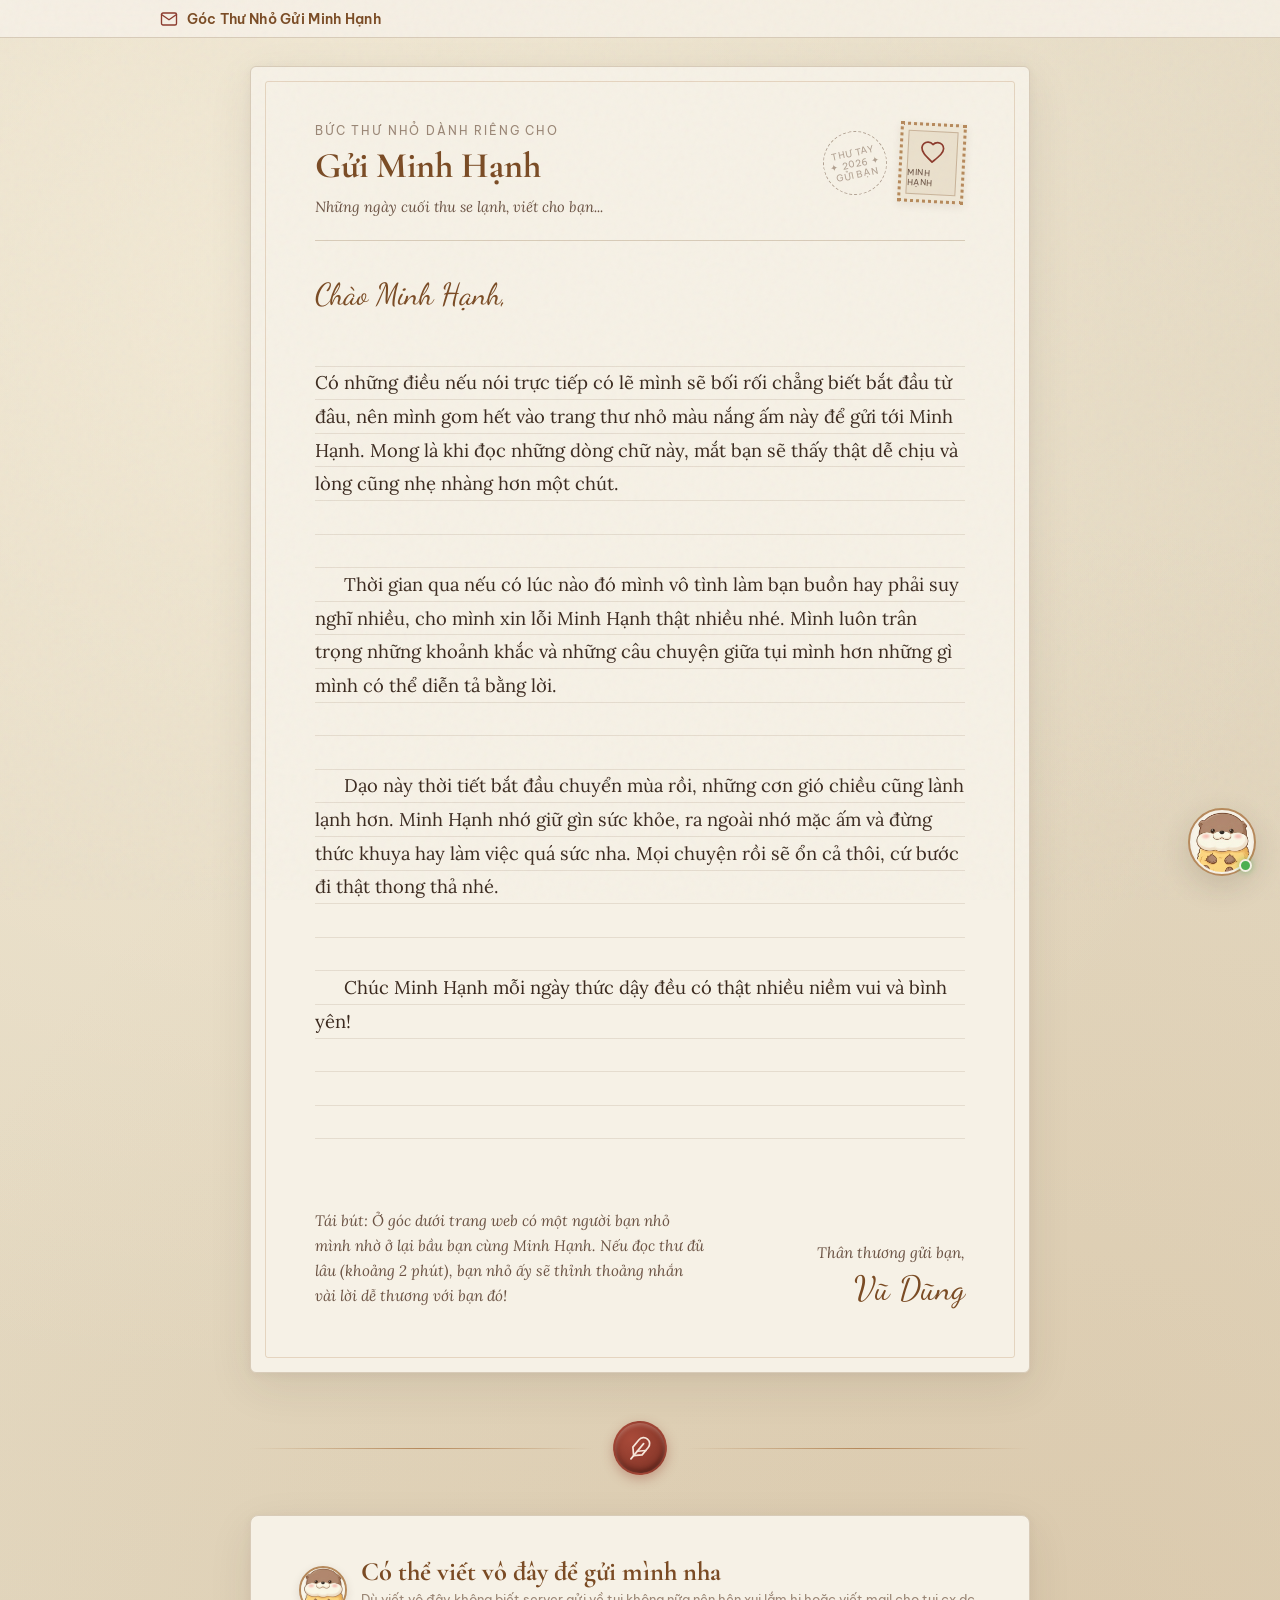
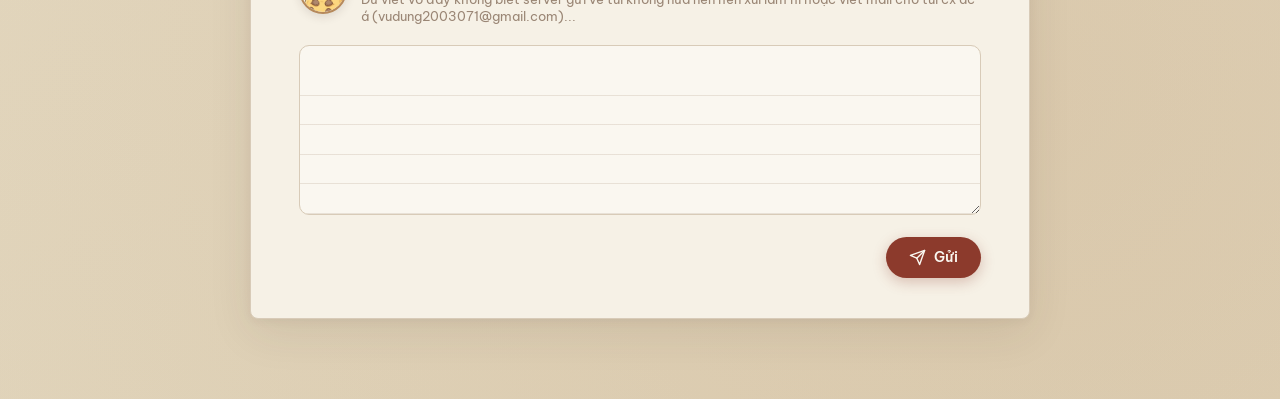
==== index.html @ ae7833de "Cau hinh GitHub Pages, che do viet thu tren link va thong bao tin nhan ve email" ====
<!DOCTYPE html>
<html lang="vi">
<head>
  <meta charset="UTF-8" />
  <meta name="viewport" content="width=device-width, initial-scale=1.0" />
  <title>Thư Gửi Minh Hạnh 💌</title>

  <!-- Google Fonts hỗ trợ đầy đủ Tiếng Việt, tối ưu cho việc đọc thư và sách -->
  <link rel="preconnect" href="https://fonts.googleapis.com">
  <link rel="preconnect" href="https://fonts.gstatic.com" crossorigin>
  <link href="https://fonts.googleapis.com/css2?family=Be+Vietnam+Pro:ital,wght@0,400;0,500;0,600;1,400&family=Cormorant+Garamond:ital,wght@0,600;0,700;1,600&family=Dancing+Script:wght@600;700&family=Lora:ital,wght@0,400;0,500;0,600;1,400&family=Merriweather:ital,wght@0,300;0,400;1,300&family=Patrick+Hand&display=swap" rel="stylesheet">

  <link rel="stylesheet" href="styles.css" />
  <style id="embeddedStyles">
/* ==========================================================================
   THƯ GỬI MINH HẠNH — Vintage Warm Sepia Reading & Letter Stationery Theme
   Bảng màu được nghiên cứu theo tiêu chuẩn Reading Mode (Kindle Sepia / Slowly)
   giúp mắt dễ chịu tối đa khi đọc và viết thư lâu.
   ========================================================================== */

:root {
  /* Warm Sepia & Cream Paper Palette (Chống mỏi mắt, dịu nhẹ) */
  --bg-ambient: #E8DEC8;          /* Nền ngoài: Vàng nâu nhạt ấm áp */
  --bg-ambient-grad: #DFD2B8;     /* Độ chuyển sắc viền ngoài */
  --paper-bg: #F6F1E6;            /* Nền trang giấy chính: Kem ngà ấm */
  --paper-card: #EFE7D6;          /* Nền thẻ phụ / khung hồi âm */
  --paper-elevated: #FAF7F0;      /* Bề mặt nổi nhẹ */
  --ink-primary: #3B2A1F;         /* Màu mực chính: Nâu đen cổ điển (dịu hơn đen thuần) */
  --ink-secondary: #6B5344;       /* Màu mực phụ: Nâu trầm ấm */
  --ink-muted: #9A8675;           /* Chữ chú thích / thời gian */
  --sepia-accent: #7A4B24;        /* Điểm nhấn tiêu đề: Nâu Sepia cổ điển */
  --sepia-gold: #B6895B;          /* Viền trang trí vàng đồng nhạt */
  --wax-seal: #8C3A2C;            /* Đỏ nâu con dấu sáp niêm phong */
  --wax-seal-hover: #732D21;
  --line-rule: rgba(138, 110, 83, 0.16); /* Dòng kẻ giấy viết thư */
  --border-soft: #D8CBB8;         /* Viền mảnh trang giấy */
  --shadow-paper: 0 14px 45px rgba(59, 42, 31, 0.09), 0 2px 10px rgba(59, 42, 31, 0.05);
  --shadow-float: 0 10px 30px rgba(59, 42, 31, 0.16);

  /* Typography */
  --font-body: 'Lora', Georgia, serif;
  --font-heading: 'Cormorant Garamond', 'Playfair Display', Georgia, serif;
  --font-ui: 'Be Vietnam Pro', -apple-system, BlinkMacSystemFont, sans-serif;
  --font-script: 'Dancing Script', cursive;

  --letter-font-size: 1.15rem;
  --letter-line-height: 2.1rem;
}

/* Chế độ Giấy Sepia Đậm (Cổ điển sâu lắng) */
body[data-theme="deep-sepia"] {
  --bg-ambient: #DEC9A8;
  --bg-ambient-grad: #D1B892;
  --paper-bg: #EFE2C9;
  --paper-card: #E5D4B5;
  --paper-elevated: #F5EAD6;
  --ink-primary: #332215;
  --ink-secondary: #5E432E;
  --ink-muted: #8C7057;
  --sepia-accent: #683B16;
  --border-soft: #CBB696;
  --line-rule: rgba(115, 84, 54, 0.18);
}

/* Chế độ Ban Đêm Ấm (Night Sepia - đọc buổi tối tắt đèn) */
body[data-theme="night-warm"] {
  --bg-ambient: #18120E;
  --bg-ambient-grad: #120D0A;
  --paper-bg: #231B15;
  --paper-card: #2C221B;
  --paper-elevated: #332820;
  --ink-primary: #E2D4C0;
  --ink-secondary: #B8A58E;
  --ink-muted: #85735F;
  --sepia-accent: #D6A26F;
  --sepia-gold: #9E7348;
  --wax-seal: #B55343;
  --wax-seal-hover: #C96352;
  --border-soft: #3D3026;
  --line-rule: rgba(214, 162, 111, 0.12);
  --shadow-paper: 0 16px 50px rgba(0, 0, 0, 0.45);
  --shadow-float: 0 12px 32px rgba(0, 0, 0, 0.55);
}

/* Tuỳ chọn Font chữ cho bức thư */
body[data-font="lora"] {
  --font-body: 'Lora', Georgia, serif;
}
body[data-font="merriweather"] {
  --font-body: 'Merriweather', Georgia, serif;
}
body[data-font="bevietnam"] {
  --font-body: 'Be Vietnam Pro', sans-serif;
}
body[data-font="handwriting"] {
  --font-body: 'Patrick Hand', cursive;
  --letter-font-size: 1.32rem;
}

* {
  box-sizing: border-box;
  margin: 0;
  padding: 0;
}

html {
  scroll-behavior: smooth;
}

body {
  background-color: var(--bg-ambient);
  background-image:
    radial-gradient(circle at 20% 15%, rgba(255, 248, 231, 0.45) 0%, transparent 55%),
    radial-gradient(circle at 80% 85%, rgba(182, 137, 91, 0.15) 0%, transparent 60%),
    linear-gradient(160deg, var(--bg-ambient) 0%, var(--bg-ambient-grad) 100%);
  color: var(--ink-primary);
  font-family: var(--font-body);
  min-height: 100vh;
  transition: background-color 0.4s ease, color 0.4s ease;
  overflow-x: hidden;
  position: relative;
}

/* Lớp vân giấy mịn (Paper Grain Texture) giúp dịu mắt như giấy thật */
.paper-grain-overlay {
  position: fixed;
  inset: 0;
  pointer-events: none;
  z-index: 999;
  opacity: 0.035;
  background-image: url("data:image/svg+xml,%3Csvg viewBox='0 0 200 200' xmlns='http://www.w3.org/2000/svg'%3E%3Cfilter id='noiseFilter'%3E%3CfeTurbulence type='fractalNoise' baseFrequency='0.8' numOctaves='3' stitchTiles='stitch'/%3E%3C/filter%3E%3Crect width='100%25' height='100%25' filter='url(%23noiseFilter)'/%3E%3C/svg%3E");
}

/* ==========================================================================
   THANH CÔNG CỤ ĐỌC & VIẾT THƯ (Reading & Writing Comfort Bar)
   ========================================================================== */
.top-comfort-bar {
  position: sticky;
  top: 0;
  z-index: 100;
  background: rgba(246, 241, 230, 0.88);
  backdrop-filter: blur(12px);
  -webkit-backdrop-filter: blur(12px);
  border-bottom: 1px solid var(--border-soft);
  padding: 0.6rem 1.25rem;
  font-family: var(--font-ui);
  transition: all 0.3s ease;
}

body[data-theme="night-warm"] .top-comfort-bar {
  background: rgba(35, 27, 21, 0.88);
}

.comfort-bar-inner {
  max-width: 960px;
  margin: 0 auto;
  display: flex;
  align-items: center;
  justify-content: space-between;
  flex-wrap: wrap;
  gap: 0.75rem;
}

.brand-badge {
  display: flex;
  align-items: center;
  gap: 0.55rem;
  font-size: 0.88rem;
  font-weight: 600;
  color: var(--sepia-accent);
  letter-spacing: 0.02em;
}

.brand-badge svg {
  width: 18px;
  height: 18px;
  color: var(--wax-seal);
}

.comfort-controls {
  display: flex;
  align-items: center;
  flex-wrap: wrap;
  gap: 0.5rem;
}

.control-group {
  display: inline-flex;
  align-items: center;
  background: var(--paper-card);
  border: 1px solid var(--border-soft);
  border-radius: 999px;
  padding: 0.2rem 0.35rem;
  gap: 0.2rem;
}

.control-btn {
  background: transparent;
  border: none;
  color: var(--ink-secondary);
  font-family: var(--font-ui);
  font-size: 0.78rem;
  font-weight: 500;
  padding: 0.3rem 0.65rem;
  border-radius: 999px;
  cursor: pointer;
  transition: all 0.2s ease;
  display: inline-flex;
  align-items: center;
  gap: 0.3rem;
}

.control-btn:hover {
  color: var(--ink-primary);
  background: rgba(122, 75, 36, 0.08);
}

.control-btn.active {
  background: var(--sepia-accent);
  color: #FAF7F0;
  box-shadow: 0 2px 6px rgba(122, 75, 36, 0.25);
}

.theme-dot {
  width: 14px;
  height: 14px;
  border-radius: 50%;
  border: 1.5px solid rgba(59, 42, 31, 0.3);
  display: inline-block;
}
.theme-dot.cream { background: #F6F1E6; }
.theme-dot.sepia { background: #E5D1B0; }
.theme-dot.night { background: #261D16; border-color: #9E7348; }

.font-select {
  background: transparent;
  border: none;
  color: var(--ink-secondary);
  font-family: var(--font-ui);
  font-size: 0.78rem;
  font-weight: 500;
  padding: 0.25rem 0.5rem;
  cursor: pointer;
  outline: none;
}

body[data-theme="night-warm"] .font-select option {
  background: #231B15;
  color: #E2D4C0;
}

/* Thanh công cụ dành cho người viết thư (Writer Toolbar) */
.writer-action-bar {
  max-width: 820px;
  margin: 1.25rem auto 0;
  padding: 0 1.25rem;
  font-family: var(--font-ui);
}

.writer-banner {
  background: var(--paper-elevated);
  border: 1px dashed var(--sepia-gold);
  border-radius: 14px;
  padding: 0.85rem 1.15rem;
  display: flex;
  align-items: center;
  justify-content: space-between;
  flex-wrap: wrap;
  gap: 0.75rem;
  box-shadow: 0 4px 15px rgba(59, 42, 31, 0.04);
}

.writer-status {
  display: flex;
  align-items: center;
  gap: 0.6rem;
  font-size: 0.84rem;
  color: var(--ink-secondary);
}

.status-pill {
  background: rgba(140, 58, 44, 0.12);
  color: var(--wax-seal);
  font-weight: 600;
  padding: 0.22rem 0.65rem;
  border-radius: 999px;
  font-size: 0.76rem;
}

.writer-buttons {
  display: flex;
  align-items: center;
  flex-wrap: wrap;
  gap: 0.5rem;
}

.btn-action {
  font-family: var(--font-ui);
  font-size: 0.8rem;
  font-weight: 500;
  padding: 0.45rem 0.9rem;
  border-radius: 8px;
  border: 1px solid var(--border-soft);
  background: var(--paper-bg);
  color: var(--ink-primary);
  cursor: pointer;
  display: inline-flex;
  align-items: center;
  gap: 0.4rem;
  transition: all 0.2s ease;
}

.btn-action:hover {
  border-color: var(--sepia-gold);
  background: var(--paper-card);
  transform: translateY(-1px);
}

.btn-action.primary {
  background: var(--wax-seal);
  color: #FAF7F0;
  border-color: var(--wax-seal);
}

.btn-action.primary:hover {
  background: var(--wax-seal-hover);
}

/* Chế độ chỉ đọc (Khi khóa thư hoặc xuất cho Minh Hạnh) */
body.read-only-mode .writer-only {
  display: none !important;
}

/* ==========================================================================
   KHUNG TRANG GIẤY VIẾT THƯ CHÍNH (Main Letter Stationery Container)
   ========================================================================== */
.main-wrapper {
  max-width: 820px;
  margin: 1.75rem auto 5rem;
  padding: 0 1.25rem;
}

.letter-stationery {
  background-color: var(--paper-bg);
  border: 1px solid var(--border-soft);
  border-radius: 6px;
  box-shadow: var(--shadow-paper);
  padding: 3.5rem 4rem 4rem;
  position: relative;
  transition: background-color 0.4s ease, border-color 0.4s ease, box-shadow 0.4s ease;
}

/* Viền đôi cổ điển bên trong trang thư */
.letter-stationery::before {
  content: "";
  position: absolute;
  inset: 14px;
  border: 1px solid rgba(182, 137, 91, 0.28);
  pointer-events: none;
  border-radius: 3px;
}

/* Con dấu bưu điện & Hoa khô trang trí góc thư */
.postal-header {
  display: flex;
  justify-content: space-between;
  align-items: flex-start;
  margin-bottom: 2.2rem;
  padding-bottom: 1.5rem;
  border-bottom: 1px solid var(--border-soft);
  position: relative;
}

.recipient-badge {
  display: flex;
  flex-direction: column;
  gap: 0.35rem;
}

.postal-label {
  font-family: var(--font-ui);
  font-size: 0.72rem;
  text-transform: uppercase;
  letter-spacing: 0.16em;
  color: var(--ink-muted);
}

.letter-main-title {
  font-family: var(--font-heading);
  font-size: 2.25rem;
  font-weight: 700;
  color: var(--sepia-accent);
  line-height: 1.2;
  outline: none;
}

.letter-date-place {
  font-family: var(--font-body);
  font-style: italic;
  font-size: 0.92rem;
  color: var(--ink-secondary);
  margin-top: 0.25rem;
  outline: none;
}

/* Tem thư cổ điển góc phải */
.vintage-stamp-box {
  display: flex;
  align-items: center;
  gap: 0.75rem;
  user-select: none;
}

.postmark-circle {
  width: 64px;
  height: 64px;
  border: 1.5px dashed var(--ink-muted);
  border-radius: 50%;
  display: flex;
  flex-direction: column;
  align-items: center;
  justify-content: center;
  font-family: var(--font-ui);
  font-size: 0.58rem;
  color: var(--ink-muted);
  text-transform: uppercase;
  letter-spacing: 0.08em;
  transform: rotate(-12deg);
  opacity: 0.75;
}

.stamp-frame {
  width: 66px;
  height: 80px;
  background: var(--paper-card);
  border: 3px dotted var(--sepia-gold);
  padding: 5px;
  display: flex;
  flex-direction: column;
  align-items: center;
  justify-content: center;
  box-shadow: 0 3px 8px rgba(59, 42, 31, 0.08);
  transform: rotate(3deg);
}

.stamp-inner {
  width: 100%;
  height: 100%;
  border: 1px solid rgba(122, 75, 36, 0.3);
  display: flex;
  flex-direction: column;
  align-items: center;
  justify-content: center;
  background: rgba(182, 137, 91, 0.08);
  color: var(--wax-seal);
}

.stamp-inner span {
  font-family: var(--font-ui);
  font-size: 0.52rem;
  letter-spacing: 0.06em;
  margin-top: 3px;
  color: var(--ink-secondary);
}

/* Lời chào đầu thư */
.letter-salutation {
  font-family: var(--font-script);
  font-size: 1.9rem;
  color: var(--sepia-accent);
  margin-bottom: 1.25rem;
  outline: none;
}

/* Phần thân bức thư (Có dòng kẻ trang giấy viết thư tùy chọn) */
.letter-body-container {
  position: relative;
  min-height: 340px;
}

.letter-body-container.lined-paper {
  background-image: repeating-linear-gradient(
    to bottom,
    transparent 0px,
    transparent calc(var(--letter-line-height) - 1px),
    var(--line-rule) calc(var(--letter-line-height) - 1px),
    var(--line-rule) var(--letter-line-height)
  );
  background-attachment: local;
}

.letter-content {
  font-family: var(--font-body);
  font-size: var(--letter-font-size);
  line-height: var(--letter-line-height);
  color: var(--ink-primary);
  outline: none;
  white-space: pre-wrap;
  word-break: break-word;
}

.letter-content p {
  margin-bottom: var(--letter-line-height);
  text-indent: 1.8rem;
}

.letter-content p:first-child {
  text-indent: 0;
}

/* Hiệu ứng khi đang ở chế độ chỉnh sửa thư */
body:not(.read-only-mode) [contenteditable="true"] {
  border-radius: 6px;
  transition: background-color 0.2s ease, box-shadow 0.2s ease;
}

body:not(.read-only-mode) [contenteditable="true"]:hover {
  background-color: rgba(182, 137, 91, 0.06);
}

body:not(.read-only-mode) [contenteditable="true"]:focus {
  background-color: rgba(182, 137, 91, 0.09);
  box-shadow: 0 0 0 2px rgba(182, 137, 91, 0.28);
}

/* Chữ ký & Con dấu sáp cuối thư */
.letter-footer {
  margin-top: 2.8rem;
  padding-top: 1.5rem;
  display: flex;
  justify-content: space-between;
  align-items: flex-end;
  flex-wrap: wrap;
  gap: 1.5rem;
}

.letter-postscript {
  max-width: 60%;
  font-size: 0.95rem;
  font-style: italic;
  color: var(--ink-secondary);
  line-height: 1.65;
  outline: none;
}

.letter-signature-block {
  text-align: right;
  margin-left: auto;
}

.signature-closing {
  font-size: 0.95rem;
  font-style: italic;
  color: var(--ink-secondary);
  margin-bottom: 0.4rem;
  outline: none;
}

.signature-name {
  font-family: var(--font-script);
  font-size: 2.1rem;
  color: var(--sepia-accent);
  outline: none;
}

/* Con dấu sáp trang trí giữa trang thư và phần hồi âm */
.wax-seal-divider {
  display: flex;
  align-items: center;
  justify-content: center;
  margin: 3rem 0 2.5rem;
  gap: 1.2rem;
}

.divider-line {
  flex: 1;
  height: 1px;
  background: linear-gradient(90deg, transparent, var(--sepia-gold), transparent);
}

.wax-seal-emblem {
  width: 54px;
  height: 54px;
  border-radius: 50%;
  background: radial-gradient(circle at 35% 30%, #A84A39, var(--wax-seal) 65%, #5C2218 100%);
  box-shadow:
    0 4px 12px rgba(140, 58, 44, 0.35),
    inset 0 2px 4px rgba(255, 210, 195, 0.35),
    inset 0 -3px 6px rgba(45, 14, 9, 0.5);
  display: flex;
  align-items: center;
  justify-content: center;
  color: #F6E6D9;
  border: 2px solid rgba(168, 74, 57, 0.6);
  transform: rotate(-5deg);
}

/* ==========================================================================
   PHẦN HỒI ÂM: "Nếu muốn nói gì với mình thì nói vô đây nha"
   Con trỏ gõ đến đâu -> Avatar của Bot hiện ra và đi theo đến đó!
   ========================================================================== */
.reply-section {
  background-color: var(--paper-bg);
  border: 1px solid var(--border-soft);
  border-radius: 8px;
  padding: 2.5rem 3rem;
  box-shadow: var(--shadow-paper);
  position: relative;
}

.reply-header {
  display: flex;
  align-items: center;
  gap: 0.85rem;
  margin-bottom: 1.25rem;
}

.reply-header-icon {
  width: 48px;
  height: 48px;
  border-radius: 50%;
  background: var(--paper-card);
  border: 2px solid var(--sepia-gold);
  display: flex;
  align-items: center;
  justify-content: center;
  flex-shrink: 0;
  overflow: hidden;
  box-shadow: 0 3px 10px rgba(59, 42, 31, 0.12);
}

.bot-chibi-img {
  width: 100%;
  height: 100%;
  object-fit: cover;
  border-radius: 50%;
  display: block;
  user-select: none;
  -webkit-user-drag: none;
}

.reply-title {
  font-family: var(--font-heading);
  font-size: 1.65rem;
  font-weight: 700;
  color: var(--sepia-accent);
}

.reply-subtitle {
  font-family: var(--font-ui);
  font-size: 0.84rem;
  color: var(--ink-muted);
  margin-top: 0.15rem;
}

/* Khung bọc Textarea có Caret Tracker (Bot Avatar chạy theo con trỏ) */
.caret-tracker-wrapper {
  position: relative;
  margin-top: 1rem;
}

.reply-textarea {
  width: 100%;
  min-height: 170px;
  padding: 1.25rem 1.35rem;
  font-family: var(--font-body);
  font-size: 1.08rem;
  line-height: 1.85rem;
  color: var(--ink-primary);
  background-color: var(--paper-elevated);
  border: 1.5px solid var(--border-soft);
  border-radius: 10px;
  resize: vertical;
  outline: none;
  transition: border-color 0.25s ease, box-shadow 0.25s ease;
  background-image: repeating-linear-gradient(
    to bottom,
    transparent 0px,
    transparent calc(1.85rem - 1px),
    var(--line-rule) calc(1.85rem - 1px),
    var(--line-rule) 1.85rem
  );
  background-attachment: local;
  background-position: 0 1.25rem;
}

.reply-textarea::placeholder {
  color: var(--ink-muted);
  font-style: italic;
}

.reply-textarea:focus {
  border-color: var(--sepia-gold);
  box-shadow: 0 0 0 3px rgba(182, 137, 91, 0.18);
}

/* Mirror Div ẩn dùng để tính chính xác tọa độ (X, Y) của con trỏ đang gõ */
.textarea-caret-mirror {
  position: absolute;
  top: 0;
  left: 0;
  max-height: 100%;
  overflow: hidden;
  visibility: hidden;
  pointer-events: none;
  white-space: pre-wrap;
  word-wrap: break-word;
  overflow-wrap: break-word;
  padding: 1.25rem 1.35rem;
  font-family: var(--font-body);
  font-size: 1.08rem;
  line-height: 1.85rem;
  border: 1.5px solid transparent;
}

/* Avatar con Bot chạy theo con trỏ chữ (Caret-Following Bot Avatar) */
.caret-bot-avatar {
  position: absolute;
  top: 0;
  left: 0;
  width: 46px;
  height: 46px;
  pointer-events: none;
  z-index: 25;
  opacity: 0;
  transform: translate(6px, -36px) scale(0.75);
  transition:
    top 0.08s cubic-bezier(0.22, 1, 0.36, 1),
    left 0.08s cubic-bezier(0.22, 1, 0.36, 1),
    opacity 0.22s ease,
    transform 0.22s cubic-bezier(0.34, 1.56, 0.64, 1);
  filter: drop-shadow(0 5px 10px rgba(59, 42, 31, 0.24));
}

.caret-bot-avatar.active {
  opacity: 1;
  transform: translate(4px, -38px) scale(1);
}

.caret-bot-avatar.typing-pulse .caret-bot-inner {
  animation: caretBotBob 0.36s ease infinite alternate;
}

.caret-bot-inner {
  width: 100%;
  height: 100%;
  border-radius: 50%;
  background: var(--paper-bg);
  border: 2.5px solid var(--sepia-gold);
  display: flex;
  align-items: center;
  justify-content: center;
  position: relative;
}

/* Đuôi trỏ nhỏ dưới avatar chỉ vào đúng vị trí con trỏ đang gõ */
.caret-bot-inner::after {
  content: "";
  position: absolute;
  bottom: -6px;
  left: 6px;
  width: 8px;
  height: 8px;
  background: var(--paper-bg);
  border-right: 2px solid var(--sepia-gold);
  border-bottom: 2px solid var(--sepia-gold);
  transform: rotate(45deg);
}

.caret-bot-status-dot {
  position: absolute;
  top: -2px;
  right: -2px;
  width: 10px;
  height: 10px;
  border-radius: 50%;
  background: #D96B52;
  border: 1.5px solid var(--paper-bg);
}

@keyframes caretBotBob {
  0% { transform: translateY(0px) rotate(-3deg); }
  100% { transform: translateY(-4px) rotate(4deg); }
}

/* Thông tin phụ & nút gửi email */
.reply-meta-row {
  display: flex;
  align-items: center;
  justify-content: space-between;
  flex-wrap: wrap;
  gap: 1rem;
  margin-top: 1.15rem;
  font-family: var(--font-ui);
}

.sender-name-input {
  padding: 0.6rem 0.95rem;
  border-radius: 8px;
  border: 1px solid var(--border-soft);
  background: var(--paper-elevated);
  color: var(--ink-primary);
  font-family: var(--font-ui);
  font-size: 0.86rem;
  outline: none;
  min-width: 240px;
  transition: border-color 0.2s ease;
}

.sender-name-input:focus {
  border-color: var(--sepia-gold);
}

.reply-submit-group {
  display: flex;
  align-items: center;
  flex-wrap: wrap;
  gap: 0.65rem;
}

.btn-send-email {
  background: var(--wax-seal);
  color: #FAF7F0;
  border: none;
  padding: 0.72rem 1.45rem;
  border-radius: 999px;
  font-family: var(--font-ui);
  font-size: 0.9rem;
  font-weight: 600;
  cursor: pointer;
  display: inline-flex;
  align-items: center;
  gap: 0.5rem;
  box-shadow: 0 4px 14px rgba(140, 58, 44, 0.28);
  transition: all 0.25s ease;
}

.btn-send-email:hover:not(:disabled) {
  background: var(--wax-seal-hover);
  transform: translateY(-1px);
  box-shadow: 0 6px 18px rgba(140, 58, 44, 0.36);
}

.btn-send-email:disabled {
  opacity: 0.65;
  cursor: wait;
}

.btn-mailto-fallback {
  background: transparent;
  color: var(--ink-secondary);
  border: 1px solid var(--border-soft);
  padding: 0.68rem 1.1rem;
  border-radius: 999px;
  font-family: var(--font-ui);
  font-size: 0.82rem;
  font-weight: 500;
  cursor: pointer;
  display: inline-flex;
  align-items: center;
  gap: 0.4rem;
  transition: all 0.2s ease;
  text-decoration: none;
}

.btn-mailto-fallback:hover {
  background: var(--paper-card);
  color: var(--ink-primary);
  border-color: var(--sepia-gold);
}

.email-feedback-box {
  margin-top: 1rem;
  padding: 0.85rem 1.1rem;
  border-radius: 8px;
  font-family: var(--font-ui);
  font-size: 0.86rem;
  line-height: 1.5;
  display: none;
}

.email-feedback-box.success {
  display: block;
  background: rgba(74, 124, 89, 0.12);
  border: 1px solid rgba(74, 124, 89, 0.35);
  color: #2E5A3B;
}

body[data-theme="night-warm"] .email-feedback-box.success {
  color: #98D4A9;
}

.email-feedback-box.info {
  display: block;
  background: rgba(182, 137, 91, 0.15);
  border: 1px solid var(--sepia-gold);
  color: var(--ink-primary);
}

/* ==========================================================================
   CON BOT ĐỒNG HÀNH GÓC TRANG WEB (Companion Message Bot)
   - 2 phút đầu vào web: Im lặng (không hiện tin nhắn)
   - Sau 2 phút: Random 1 trong 4 câu, hiện 30s -> ẩn 15s -> lặp lại
   ========================================================================== */
.companion-bot-widget {
  position: fixed;
  bottom: 24px;
  right: 24px;
  z-index: 200;
  display: flex;
  flex-direction: column;
  align-items: flex-end;
  gap: 10px;
  pointer-events: none;
}

/* Bong bóng tin nhắn của Bot */
.bot-message-bubble {
  pointer-events: auto;
  max-width: 290px;
  background: var(--paper-elevated);
  border: 1.5px solid var(--sepia-gold);
  border-radius: 18px 18px 4px 18px;
  padding: 0.9rem 1.1rem 1rem;
  box-shadow: var(--shadow-float);
  font-family: var(--font-ui);
  color: var(--ink-primary);
  position: relative;
  opacity: 0;
  visibility: hidden;
  transform: translateY(14px) scale(0.92);
  transform-origin: bottom right;
  transition:
    opacity 0.45s cubic-bezier(0.22, 1, 0.36, 1),
    transform 0.45s cubic-bezier(0.34, 1.56, 0.64, 1),
    visibility 0.45s;
}

.bot-message-bubble.visible {
  opacity: 1;
  visibility: visible;
  transform: translateY(0) scale(1);
}

.bot-bubble-header {
  display: flex;
  align-items: center;
  justify-content: space-between;
  gap: 0.5rem;
  margin-bottom: 0.35rem;
}

.bot-sender-tag {
  font-size: 0.7rem;
  font-weight: 600;
  color: var(--sepia-accent);
  display: inline-flex;
  align-items: center;
  gap: 0.3rem;
}

.bot-sender-dot {
  width: 6px;
  height: 6px;
  border-radius: 50%;
  background: #5B8C5A;
  display: inline-block;
}

.bot-message-text {
  font-family: var(--font-body);
  font-size: 0.98rem;
  line-height: 1.5;
  color: var(--ink-primary);
  font-weight: 500;
}

/* Thanh thời gian mảnh 30s dưới đáy tin nhắn */
.bot-timer-bar {
  position: absolute;
  bottom: 0;
  left: 12px;
  right: 4px;
  height: 2.5px;
  background: rgba(182, 137, 91, 0.18);
  border-radius: 2px;
  overflow: hidden;
}

.bot-timer-fill {
  height: 100%;
  width: 100%;
  background: var(--sepia-gold);
  transform-origin: left center;
}

.bot-message-bubble.visible .bot-timer-fill {
  animation: botCountdown30s 30s linear forwards;
}

@keyframes botCountdown30s {
  from { transform: scaleX(1); }
  to { transform: scaleX(0); }
}

/* Nút Avatar tròn của Bot ở góc phải dưới */
.bot-avatar-dock {
  pointer-events: auto;
  cursor: pointer;
  width: 68px;
  height: 68px;
  padding: 2px;
  border-radius: 50%;
  background: var(--paper-bg);
  border: 2.5px solid var(--sepia-gold);
  box-shadow: var(--shadow-float);
  display: flex;
  align-items: center;
  justify-content: center;
  position: relative;
  transition: transform 0.3s ease, border-color 0.3s ease;
}

.bot-avatar-dock:hover {
  transform: scale(1.05);
}

.bot-avatar-dock.speaking {
  border-color: var(--wax-seal);
  animation: botGentleFloat 2.8s ease-in-out infinite;
}

@keyframes botGentleFloat {
  0%, 100% { transform: translateY(0); }
  50% { transform: translateY(-5px); }
}

/* Chấm trạng thái trên Avatar Bot (luôn xanh hoạt động) */
.bot-presence-badge {
  position: absolute;
  bottom: 2px;
  right: 2px;
  width: 13px;
  height: 13px;
  border-radius: 50%;
  background: #4CAF50;
  border: 2px solid var(--paper-bg);
  box-shadow: 0 0 6px rgba(76, 175, 80, 0.6);
  transition: background-color 0.3s ease;
}

.bot-avatar-dock.speaking .bot-presence-badge {
  background: #4CAF50;
}

/* ==========================================================================
   BẢNG QUẢN LÝ & VIẾT THƯ TRÊN LINK DÀNH CHO VŨ DŨNG (Ẩn mặc định với Minh Hạnh)
   Mở bằng link ?viet=1 hoặc ?hopthu=1 hoặc bấm 3 lần vào con tem góc phải thư
   ========================================================================== */
.author-admin-panel {
  max-width: 820px;
  margin: 1.25rem auto 0;
  padding: 0 1.25rem;
  font-family: var(--font-ui);
  display: none;
}

body:not(.read-only-mode) .author-admin-panel,
body.show-admin-panel .author-admin-panel {
  display: block;
}

.author-card {
  background: var(--paper-elevated);
  border: 1.5px dashed var(--sepia-gold);
  border-radius: 14px;
  padding: 1.15rem 1.35rem;
  box-shadow: 0 6px 20px rgba(59, 42, 31, 0.07);
}

.author-card-header {
  display: flex;
  align-items: center;
  justify-content: space-between;
  flex-wrap: wrap;
  gap: 0.75rem;
  margin-bottom: 0.85rem;
}

.author-card-title {
  display: flex;
  align-items: center;
  gap: 0.55rem;
  font-size: 0.92rem;
  font-weight: 600;
  color: var(--sepia-accent);
}

.author-help-text {
  font-size: 0.82rem;
  color: var(--ink-secondary);
  line-height: 1.55;
  margin-bottom: 0.9rem;
}

.author-actions-row {
  display: flex;
  align-items: center;
  flex-wrap: wrap;
  gap: 0.55rem;
}

.author-toast {
  margin-top: 0.75rem;
  padding: 0.65rem 0.95rem;
  border-radius: 8px;
  font-size: 0.82rem;
  background: rgba(74, 124, 89, 0.14);
  border: 1px solid rgba(74, 124, 89, 0.35);
  color: #2E5A3B;
  display: none;
}

.author-inbox-box {
  margin-top: 1rem;
  padding-top: 0.9rem;
  border-top: 1px solid var(--border-soft);
}

.author-inbox-header {
  display: flex;
  align-items: center;
  justify-content: space-between;
  flex-wrap: wrap;
  gap: 0.5rem;
  margin-bottom: 0.6rem;
}

.author-inbox-title {
  font-size: 0.85rem;
  font-weight: 600;
  color: var(--ink-primary);
}

.author-inbox-list {
  display: flex;
  flex-direction: column;
  gap: 0.55rem;
  max-height: 260px;
  overflow-y: auto;
}

.inbox-msg-item {
  background: var(--paper-bg);
  border: 1px solid var(--border-soft);
  border-radius: 8px;
  padding: 0.65rem 0.9rem;
  font-size: 0.84rem;
}

.inbox-msg-meta {
  font-size: 0.74rem;
  color: var(--ink-muted);
  margin-bottom: 0.25rem;
  display: flex;
  justify-content: space-between;
}

.inbox-msg-body {
  color: var(--ink-primary);
  white-space: pre-wrap;
  word-break: break-word;
  font-family: var(--font-body);
  font-size: 0.95rem;
}

/* ==========================================================================
   RESPONSIVE CHO ĐIỆN THOẠI & TABLET
   ========================================================================== */
@media (max-width: 768px) {
  .letter-stationery {
    padding: 2.2rem 1.5rem 2.5rem;
  }

  .letter-stationery::before {
    inset: 8px;
  }

  .postal-header {
    flex-direction: column-reverse;
    gap: 1rem;
  }

  .vintage-stamp-box {
    align-self: flex-end;
  }

  .letter-main-title {
    font-size: 1.75rem;
  }

  .letter-postscript {
    max-width: 100%;
  }

  .reply-section {
    padding: 1.75rem 1.35rem;
  }

  .companion-bot-widget {
    bottom: 16px;
    right: 16px;
  }

  .bot-message-bubble {
    max-width: 250px;
  }
}

  </style>
</head>
<body data-theme="warm-cream" data-font="lora" class="read-only-mode">
  <!-- Lớp phủ vân giấy mịn tạo cảm giác trang giấy thật, chống chói mắt -->
  <div class="paper-grain-overlay" aria-hidden="true"></div>

  <!-- ========================================================================
       THANH TIÊU ĐỀ TRANG THƯ (Chỉ giữ lại tiêu đề Góc Thư Nhỏ Gửi Minh Hạnh)
       ======================================================================== -->
  <header class="top-comfort-bar">
    <div class="comfort-bar-inner">
      <div class="brand-badge">
        <svg viewBox="0 0 24 24" fill="none" stroke="currentColor" stroke-width="1.8" stroke-linecap="round" stroke-linejoin="round">
          <path d="M4 4h16c1.1 0 2 .9 2 2v12c0 1.1-.9 2-2 2H4c-1.1 0-2-.9-2-2V6c0-1.1.9-2 2-2z"></path>
          <polyline points="22,6 12,13 2,6"></polyline>
        </svg>
        <span>Góc Thư Nhỏ Gửi Minh Hạnh</span>
      </div>
    </div>
  </header>

  <!-- ========================================================================
       BẢNG QUẢN LÝ & VIẾT THƯ TRÊN LINK (Chỉ hiện khi Vũ Dũng mở ?viet=1 hoặc ?hopthu=1)
       Hoàn toàn ẩn khi Minh Hạnh mở link bình thường
       ======================================================================== -->
  <section class="author-admin-panel" id="authorAdminPanel" aria-label="Bảng viết thư và nhận thông báo">
    <div class="author-card">
      <div class="author-card-header">
        <div class="author-card-title">
          <span class="status-pill" id="saveStatusBadge">✍️ Chế độ Viết Thư & Quản Lý (Dành riêng cho Vũ Dũng)</span>
        </div>
        <button type="button" class="btn-action" id="btnLockView" title="Ẩn thanh công cụ để xem đúng giao diện Minh Hạnh nhìn thấy">
          👁️ Xem như Minh Hạnh
        </button>
      </div>

      <p class="author-help-text" id="letterStatsText">
        Bạn có thể bấm trực tiếp vào tiêu đề hoặc nội dung bức thư bên dưới để viết/chỉnh sửa ngay trên link này, sau đó bấm <strong>"Lưu Thư Lên Link & Copy Link"</strong> để cập nhật cho Minh Hạnh.
      </p>

      <div class="author-actions-row">
        <button type="button" class="btn-action primary" id="btnSaveCloudLetter">
          💾 Lưu Thư Lên Link &amp; Copy Link Gửi Minh Hạnh
        </button>
        <button type="button" class="btn-action" id="btnEnablePushNotify">
          🔔 Bật Chuông Thông Báo Trực Tiếp
        </button>
        <button type="button" class="btn-action" id="btnTestEmailAlert">
          📧 Gửi Thử Thông Báo Về Email (vudung2003071@gmail.com)
        </button>
      </div>

      <div class="author-toast" id="authorToast"></div>

      <!-- Hộp thư hiển thị ngay mọi lời nhắn Minh Hạnh gửi trên web -->
      <div class="author-inbox-box">
        <div class="author-inbox-header">
          <span class="author-inbox-title">📬 Hộp thư lời nhắn Minh Hạnh đã gửi trên link này:</span>
          <button type="button" class="btn-action" id="btnRefreshInbox" style="padding: 0.25rem 0.65rem; font-size: 0.75rem;">
            🔄 Làm mới
          </button>
        </div>
        <div class="author-inbox-list" id="authorInboxList">
          <div class="inbox-msg-item">
            <div class="inbox-msg-meta">Đang kiểm tra hộp thư...</div>
          </div>
        </div>
      </div>
    </div>
  </section>

  <!-- ========================================================================
       TRANG GIẤY ĐỌC THƯ CHÍNH (Đã khóa chỉnh sửa, cố định Kem ấm & Font Lora)
       ======================================================================== -->
  <main class="main-wrapper">
    <article class="letter-stationery" aria-label="Bức thư gửi Minh Hạnh">
      <!-- Đầu thư: Tiêu đề, Ngày tháng & Tem thư cổ điển -->
      <header class="postal-header">
        <div class="recipient-badge">
          <span class="postal-label">Bức thư nhỏ dành riêng cho</span>
          <h1 class="letter-main-title" id="letterTitle" contenteditable="false" spellcheck="false">
            Gửi Minh Hạnh
          </h1>
          <div class="letter-date-place" id="letterDate" contenteditable="false" spellcheck="false">
            Những ngày cuối thu se lạnh, viết cho bạn...
          </div>
        </div>

        <div class="vintage-stamp-box" id="vintageStampBox" aria-hidden="true">
          <div class="postmark-circle">
            <span>THƯ TAY</span>
            <span>✦ 2026 ✦</span>
            <span>GỬI BẠN</span>
          </div>
          <div class="stamp-frame">
            <div class="stamp-inner">
              <svg width="26" height="26" viewBox="0 0 24 24" fill="none" stroke="currentColor" stroke-width="1.6" stroke-linecap="round" stroke-linejoin="round">
                <path d="M12 21.35l-1.45-1.32C5.4 15.36 2 12.28 2 8.5 2 5.42 4.42 3 7.5 3c1.74 0 3.41.81 4.5 2.09C13.09 3.81 14.76 3 16.5 3 19.58 3 22 5.42 22 8.5c0 3.78-3.4 6.86-8.55 11.54L12 21.35z"/>
              </svg>
              <span>MINH HẠNH</span>
            </div>
          </div>
        </div>
      </header>

      <!-- Lời chào mở đầu -->
      <div class="letter-salutation" id="letterSalutation" contenteditable="false" spellcheck="false">
        Chào Minh Hạnh,
      </div>

      <!-- Nội dung chính của bức thư -->
      <div class="letter-body-container lined-paper" id="letterBodyContainer">
        <div class="letter-content" id="letterBody" contenteditable="false" spellcheck="false">
<p>Có những điều nếu nói trực tiếp có lẽ mình sẽ bối rối chẳng biết bắt đầu từ đâu, nên mình gom hết vào trang thư nhỏ màu nắng ấm này để gửi tới Minh Hạnh. Mong là khi đọc những dòng chữ này, mắt bạn sẽ thấy thật dễ chịu và lòng cũng nhẹ nhàng hơn một chút.</p>
<p>Thời gian qua nếu có lúc nào đó mình vô tình làm bạn buồn hay phải suy nghĩ nhiều, cho mình xin lỗi Minh Hạnh thật nhiều nhé. Mình luôn trân trọng những khoảnh khắc và những câu chuyện giữa tụi mình hơn những gì mình có thể diễn tả bằng lời.</p>
<p>Dạo này thời tiết bắt đầu chuyển mùa rồi, những cơn gió chiều cũng lành lạnh hơn. Minh Hạnh nhớ giữ gìn sức khỏe, ra ngoài nhớ mặc ấm và đừng thức khuya hay làm việc quá sức nha. Mọi chuyện rồi sẽ ổn cả thôi, cứ bước đi thật thong thả nhé.</p>
<p>Chúc Minh Hạnh mỗi ngày thức dậy đều có thật nhiều niềm vui và bình yên!</p>
        </div>
      </div>

      <!-- Cuối thư: Tái bút & Chữ ký -->
      <footer class="letter-footer">
        <div class="letter-postscript" id="letterPostscript" contenteditable="false" spellcheck="false">
          Tái bút: Ở góc dưới trang web có một người bạn nhỏ mình nhờ ở lại bầu bạn cùng Minh Hạnh. Nếu đọc thư đủ lâu (khoảng 2 phút), bạn nhỏ ấy sẽ thỉnh thoảng nhắn vài lời dễ thương với bạn đó!
        </div>

        <div class="letter-signature-block">
          <div class="signature-closing" id="letterClosing" contenteditable="false" spellcheck="false">
            Thân thương gửi bạn,
          </div>
          <div class="signature-name" id="letterSignature" contenteditable="false" spellcheck="false">
            Vũ Dũng
          </div>
        </div>
      </footer>
    </article>

    <!-- Dải phân cách Con dấu sáp -->
    <div class="wax-seal-divider" aria-hidden="true">
      <div class="divider-line"></div>
      <div class="wax-seal-emblem" title="Dấu niêm phong thư">
        <svg width="24" height="24" viewBox="0 0 24 24" fill="none" stroke="currentColor" stroke-width="1.7" stroke-linecap="round" stroke-linejoin="round">
          <path d="M20.24 12.24a6 6 0 0 0-8.49-8.49L5 10.5V19h8.5z"></path>
          <line x1="16" y1="8" x2="2" y2="22"></line>
          <line x1="17.5" y1="15" x2="9" y2="15"></line>
        </svg>
      </div>
      <div class="divider-line"></div>
    </div>

    <!-- ======================================================================
         PHẦN HỒI ÂM: "Nếu muốn nói gì với mình thì nói vô đây nha"
         Con trỏ gõ đến đâu -> Avatar của con Bot hiện ra và chạy theo đến đó!
         Gửi trực tiếp về email: vudung2003071@gmail.com
         ====================================================================== -->
    <section class="reply-section" id="replySection" aria-labelledby="replyHeading">
      <div class="reply-header">
        <div class="reply-header-icon" aria-hidden="true">
          <img class="bot-chibi-img" src="[data-uri]" alt="Bot Chibi" />
        </div>
        <div>
          <h2 class="reply-title" id="replyHeading">Có thể viết vô đây để gửi mình nha</h2>
          <p class="reply-subtitle">
            Dù viết vô đây không biết server gửi về tui không nữa nên hên xui lắm hi hoặc viết mail cho tui cx dc á (vudung2003071@gmail.com)...
          </p>
        </div>
      </div>

      <form id="replyForm" novalidate>
        <div class="caret-tracker-wrapper" id="caretTrackerWrapper">
          <!-- Mirror Div ẩn giúp đo tọa độ con trỏ chữ chính xác tới từng pixel -->
          <div class="textarea-caret-mirror" id="caretMirror" aria-hidden="true"></div>

          <!-- Ô nhập lời nhắn -->
          <textarea
            id="replyTextarea"
            class="reply-textarea"
            name="message"
            placeholder=""
            required
          ></textarea>

          <!-- Avatar con Bot chạy theo con trỏ đang gõ -->
          <div class="caret-bot-avatar" id="caretBotAvatar" aria-hidden="true">
            <div class="caret-bot-inner">
              <span class="caret-bot-status-dot"></span>
              <img class="bot-chibi-img" src="[data-uri]" alt="Bot Chibi" />
            </div>
          </div>
        </div>

        <div class="reply-meta-row" style="justify-content: flex-end;">
          <div class="reply-submit-group">
            <button type="submit" class="btn-send-email" id="btnSendReply">
              <svg width="17" height="17" viewBox="0 0 24 24" fill="none" stroke="currentColor" stroke-width="2" stroke-linecap="round" stroke-linejoin="round">
                <line x1="22" y1="2" x2="11" y2="13"></line>
                <polygon points="22 2 15 22 11 13 2 9 22 2"></polygon>
              </svg>
              <span>Gửi</span>
            </button>
          </div>
        </div>

        <!-- Hộp thông báo trạng thái gửi email -->
        <div class="email-feedback-box" id="emailFeedbackBox" role="status" aria-live="polite"></div>
      </form>
    </section>
  </main>

  <!-- ========================================================================
       CON BOT TIN NHẮN Ở GÓC TRANG WEB (Companion Bot)
       - 2 phút đầu vào web: Im lặng hoàn toàn
       - Sau 2 phút: Random 1 trong 4 câu, hiện 30s -> ẩn 15s -> lặp lại
       ======================================================================== -->
  <aside class="companion-bot-widget" aria-live="polite">
    <!-- Bong bóng tin nhắn của Bot -->
    <div class="bot-message-bubble" id="botMessageBubble" role="status">
      <div class="bot-bubble-header">
        <span class="bot-sender-tag">
          <span class="bot-sender-dot"></span>
          Tin nhắn nhỏ gửi bạn
        </span>
      </div>
      <div class="bot-message-text" id="botMessageText">
        Cho tôi xin lỗi nhiều với
      </div>
      <div class="bot-timer-bar">
        <div class="bot-timer-fill" id="botTimerFill"></div>
      </div>
    </div>

    <!-- Avatar của Bot -->
    <div class="bot-avatar-dock" id="botAvatarDock">
      <img class="bot-chibi-img" src="[data-uri]" alt="Bot Chibi" />
      <span class="bot-presence-badge" id="botPresenceBadge"></span>
    </div>
  </aside>

  <script src="script.js"></script>
</body>
</html>
---- styles.css ----
/* ==========================================================================
   THƯ GỬI MINH HẠNH — Vintage Warm Sepia Reading & Letter Stationery Theme
   Bảng màu được nghiên cứu theo tiêu chuẩn Reading Mode (Kindle Sepia / Slowly)
   giúp mắt dễ chịu tối đa khi đọc và viết thư lâu.
   ========================================================================== */

:root {
  /* Warm Sepia & Cream Paper Palette (Chống mỏi mắt, dịu nhẹ) */
  --bg-ambient: #E8DEC8;          /* Nền ngoài: Vàng nâu nhạt ấm áp */
  --bg-ambient-grad: #DFD2B8;     /* Độ chuyển sắc viền ngoài */
  --paper-bg: #F6F1E6;            /* Nền trang giấy chính: Kem ngà ấm */
  --paper-card: #EFE7D6;          /* Nền thẻ phụ / khung hồi âm */
  --paper-elevated: #FAF7F0;      /* Bề mặt nổi nhẹ */
  --ink-primary: #3B2A1F;         /* Màu mực chính: Nâu đen cổ điển (dịu hơn đen thuần) */
  --ink-secondary: #6B5344;       /* Màu mực phụ: Nâu trầm ấm */
  --ink-muted: #9A8675;           /* Chữ chú thích / thời gian */
  --sepia-accent: #7A4B24;        /* Điểm nhấn tiêu đề: Nâu Sepia cổ điển */
  --sepia-gold: #B6895B;          /* Viền trang trí vàng đồng nhạt */
  --wax-seal: #8C3A2C;            /* Đỏ nâu con dấu sáp niêm phong */
  --wax-seal-hover: #732D21;
  --line-rule: rgba(138, 110, 83, 0.16); /* Dòng kẻ giấy viết thư */
  --border-soft: #D8CBB8;         /* Viền mảnh trang giấy */
  --shadow-paper: 0 14px 45px rgba(59, 42, 31, 0.09), 0 2px 10px rgba(59, 42, 31, 0.05);
  --shadow-float: 0 10px 30px rgba(59, 42, 31, 0.16);

  /* Typography */
  --font-body: 'Lora', Georgia, serif;
  --font-heading: 'Cormorant Garamond', 'Playfair Display', Georgia, serif;
  --font-ui: 'Be Vietnam Pro', -apple-system, BlinkMacSystemFont, sans-serif;
  --font-script: 'Dancing Script', cursive;

  --letter-font-size: 1.15rem;
  --letter-line-height: 2.1rem;
}

/* Chế độ Giấy Sepia Đậm (Cổ điển sâu lắng) */
body[data-theme="deep-sepia"] {
  --bg-ambient: #DEC9A8;
  --bg-ambient-grad: #D1B892;
  --paper-bg: #EFE2C9;
  --paper-card: #E5D4B5;
  --paper-elevated: #F5EAD6;
  --ink-primary: #332215;
  --ink-secondary: #5E432E;
  --ink-muted: #8C7057;
  --sepia-accent: #683B16;
  --border-soft: #CBB696;
  --line-rule: rgba(115, 84, 54, 0.18);
}

/* Chế độ Ban Đêm Ấm (Night Sepia - đọc buổi tối tắt đèn) */
body[data-theme="night-warm"] {
  --bg-ambient: #18120E;
  --bg-ambient-grad: #120D0A;
  --paper-bg: #231B15;
  --paper-card: #2C221B;
  --paper-elevated: #332820;
  --ink-primary: #E2D4C0;
  --ink-secondary: #B8A58E;
  --ink-muted: #85735F;
  --sepia-accent: #D6A26F;
  --sepia-gold: #9E7348;
  --wax-seal: #B55343;
  --wax-seal-hover: #C96352;
  --border-soft: #3D3026;
  --line-rule: rgba(214, 162, 111, 0.12);
  --shadow-paper: 0 16px 50px rgba(0, 0, 0, 0.45);
  --shadow-float: 0 12px 32px rgba(0, 0, 0, 0.55);
}

/* Tuỳ chọn Font chữ cho bức thư */
body[data-font="lora"] {
  --font-body: 'Lora', Georgia, serif;
}
body[data-font="merriweather"] {
  --font-body: 'Merriweather', Georgia, serif;
}
body[data-font="bevietnam"] {
  --font-body: 'Be Vietnam Pro', sans-serif;
}
body[data-font="handwriting"] {
  --font-body: 'Patrick Hand', cursive;
  --letter-font-size: 1.32rem;
}

* {
  box-sizing: border-box;
  margin: 0;
  padding: 0;
}

html {
  scroll-behavior: smooth;
}

body {
  background-color: var(--bg-ambient);
  background-image:
    radial-gradient(circle at 20% 15%, rgba(255, 248, 231, 0.45) 0%, transparent 55%),
    radial-gradient(circle at 80% 85%, rgba(182, 137, 91, 0.15) 0%, transparent 60%),
    linear-gradient(160deg, var(--bg-ambient) 0%, var(--bg-ambient-grad) 100%);
  color: var(--ink-primary);
  font-family: var(--font-body);
  min-height: 100vh;
  transition: background-color 0.4s ease, color 0.4s ease;
  overflow-x: hidden;
  position: relative;
}

/* Lớp vân giấy mịn (Paper Grain Texture) giúp dịu mắt như giấy thật */
.paper-grain-overlay {
  position: fixed;
  inset: 0;
  pointer-events: none;
  z-index: 999;
  opacity: 0.035;
  background-image: url("data:image/svg+xml,%3Csvg viewBox='0 0 200 200' xmlns='http://www.w3.org/2000/svg'%3E%3Cfilter id='noiseFilter'%3E%3CfeTurbulence type='fractalNoise' baseFrequency='0.8' numOctaves='3' stitchTiles='stitch'/%3E%3C/filter%3E%3Crect width='100%25' height='100%25' filter='url(%23noiseFilter)'/%3E%3C/svg%3E");
}

/* ==========================================================================
   THANH CÔNG CỤ ĐỌC & VIẾT THƯ (Reading & Writing Comfort Bar)
   ========================================================================== */
.top-comfort-bar {
  position: sticky;
  top: 0;
  z-index: 100;
  background: rgba(246, 241, 230, 0.88);
  backdrop-filter: blur(12px);
  -webkit-backdrop-filter: blur(12px);
  border-bottom: 1px solid var(--border-soft);
  padding: 0.6rem 1.25rem;
  font-family: var(--font-ui);
  transition: all 0.3s ease;
}

body[data-theme="night-warm"] .top-comfort-bar {
  background: rgba(35, 27, 21, 0.88);
}

.comfort-bar-inner {
  max-width: 960px;
  margin: 0 auto;
  display: flex;
  align-items: center;
  justify-content: space-between;
  flex-wrap: wrap;
  gap: 0.75rem;
}

.brand-badge {
  display: flex;
  align-items: center;
  gap: 0.55rem;
  font-size: 0.88rem;
  font-weight: 600;
  color: var(--sepia-accent);
  letter-spacing: 0.02em;
}

.brand-badge svg {
  width: 18px;
  height: 18px;
  color: var(--wax-seal);
}

.comfort-controls {
  display: flex;
  align-items: center;
  flex-wrap: wrap;
  gap: 0.5rem;
}

.control-group {
  display: inline-flex;
  align-items: center;
  background: var(--paper-card);
  border: 1px solid var(--border-soft);
  border-radius: 999px;
  padding: 0.2rem 0.35rem;
  gap: 0.2rem;
}

.control-btn {
  background: transparent;
  border: none;
  color: var(--ink-secondary);
  font-family: var(--font-ui);
  font-size: 0.78rem;
  font-weight: 500;
  padding: 0.3rem 0.65rem;
  border-radius: 999px;
  cursor: pointer;
  transition: all 0.2s ease;
  display: inline-flex;
  align-items: center;
  gap: 0.3rem;
}

.control-btn:hover {
  color: var(--ink-primary);
  background: rgba(122, 75, 36, 0.08);
}

.control-btn.active {
  background: var(--sepia-accent);
  color: #FAF7F0;
  box-shadow: 0 2px 6px rgba(122, 75, 36, 0.25);
}

.theme-dot {
  width: 14px;
  height: 14px;
  border-radius: 50%;
  border: 1.5px solid rgba(59, 42, 31, 0.3);
  display: inline-block;
}
.theme-dot.cream { background: #F6F1E6; }
.theme-dot.sepia { background: #E5D1B0; }
.theme-dot.night { background: #261D16; border-color: #9E7348; }

.font-select {
  background: transparent;
  border: none;
  color: var(--ink-secondary);
  font-family: var(--font-ui);
  font-size: 0.78rem;
  font-weight: 500;
  padding: 0.25rem 0.5rem;
  cursor: pointer;
  outline: none;
}

body[data-theme="night-warm"] .font-select option {
  background: #231B15;
  color: #E2D4C0;
}

/* Thanh công cụ dành cho người viết thư (Writer Toolbar) */
.writer-action-bar {
  max-width: 820px;
  margin: 1.25rem auto 0;
  padding: 0 1.25rem;
  font-family: var(--font-ui);
}

.writer-banner {
  background: var(--paper-elevated);
  border: 1px dashed var(--sepia-gold);
  border-radius: 14px;
  padding: 0.85rem 1.15rem;
  display: flex;
  align-items: center;
  justify-content: space-between;
  flex-wrap: wrap;
  gap: 0.75rem;
  box-shadow: 0 4px 15px rgba(59, 42, 31, 0.04);
}

.writer-status {
  display: flex;
  align-items: center;
  gap: 0.6rem;
  font-size: 0.84rem;
  color: var(--ink-secondary);
}

.status-pill {
  background: rgba(140, 58, 44, 0.12);
  color: var(--wax-seal);
  font-weight: 600;
  padding: 0.22rem 0.65rem;
  border-radius: 999px;
  font-size: 0.76rem;
}

.writer-buttons {
  display: flex;
  align-items: center;
  flex-wrap: wrap;
  gap: 0.5rem;
}

.btn-action {
  font-family: var(--font-ui);
  font-size: 0.8rem;
  font-weight: 500;
  padding: 0.45rem 0.9rem;
  border-radius: 8px;
  border: 1px solid var(--border-soft);
  background: var(--paper-bg);
  color: var(--ink-primary);
  cursor: pointer;
  display: inline-flex;
  align-items: center;
  gap: 0.4rem;
  transition: all 0.2s ease;
}

.btn-action:hover {
  border-color: var(--sepia-gold);
  background: var(--paper-card);
  transform: translateY(-1px);
}

.btn-action.primary {
  background: var(--wax-seal);
  color: #FAF7F0;
  border-color: var(--wax-seal);
}

.btn-action.primary:hover {
  background: var(--wax-seal-hover);
}

/* Chế độ chỉ đọc (Khi khóa thư hoặc xuất cho Minh Hạnh) */
body.read-only-mode .writer-only {
  display: none !important;
}

/* ==========================================================================
   KHUNG TRANG GIẤY VIẾT THƯ CHÍNH (Main Letter Stationery Container)
   ========================================================================== */
.main-wrapper {
  max-width: 820px;
  margin: 1.75rem auto 5rem;
  padding: 0 1.25rem;
}

.letter-stationery {
  background-color: var(--paper-bg);
  border: 1px solid var(--border-soft);
  border-radius: 6px;
  box-shadow: var(--shadow-paper);
  padding: 3.5rem 4rem 4rem;
  position: relative;
  transition: background-color 0.4s ease, border-color 0.4s ease, box-shadow 0.4s ease;
}

/* Viền đôi cổ điển bên trong trang thư */
.letter-stationery::before {
  content: "";
  position: absolute;
  inset: 14px;
  border: 1px solid rgba(182, 137, 91, 0.28);
  pointer-events: none;
  border-radius: 3px;
}

/* Con dấu bưu điện & Hoa khô trang trí góc thư */
.postal-header {
  display: flex;
  justify-content: space-between;
  align-items: flex-start;
  margin-bottom: 2.2rem;
  padding-bottom: 1.5rem;
  border-bottom: 1px solid var(--border-soft);
  position: relative;
}

.recipient-badge {
  display: flex;
  flex-direction: column;
  gap: 0.35rem;
}

.postal-label {
  font-family: var(--font-ui);
  font-size: 0.72rem;
  text-transform: uppercase;
  letter-spacing: 0.16em;
  color: var(--ink-muted);
}

.letter-main-title {
  font-family: var(--font-heading);
  font-size: 2.25rem;
  font-weight: 700;
  color: var(--sepia-accent);
  line-height: 1.2;
  outline: none;
}

.letter-date-place {
  font-family: var(--font-body);
  font-style: italic;
  font-size: 0.92rem;
  color: var(--ink-secondary);
  margin-top: 0.25rem;
  outline: none;
}

/* Tem thư cổ điển góc phải */
.vintage-stamp-box {
  display: flex;
  align-items: center;
  gap: 0.75rem;
  user-select: none;
}

.postmark-circle {
  width: 64px;
  height: 64px;
  border: 1.5px dashed var(--ink-muted);
  border-radius: 50%;
  display: flex;
  flex-direction: column;
  align-items: center;
  justify-content: center;
  font-family: var(--font-ui);
  font-size: 0.58rem;
  color: var(--ink-muted);
  text-transform: uppercase;
  letter-spacing: 0.08em;
  transform: rotate(-12deg);
  opacity: 0.75;
}

.stamp-frame {
  width: 66px;
  height: 80px;
  background: var(--paper-card);
  border: 3px dotted var(--sepia-gold);
  padding: 5px;
  display: flex;
  flex-direction: column;
  align-items: center;
  justify-content: center;
  box-shadow: 0 3px 8px rgba(59, 42, 31, 0.08);
  transform: rotate(3deg);
}

.stamp-inner {
  width: 100%;
  height: 100%;
  border: 1px solid rgba(122, 75, 36, 0.3);
  display: flex;
  flex-direction: column;
  align-items: center;
  justify-content: center;
  background: rgba(182, 137, 91, 0.08);
  color: var(--wax-seal);
}

.stamp-inner span {
  font-family: var(--font-ui);
  font-size: 0.52rem;
  letter-spacing: 0.06em;
  margin-top: 3px;
  color: var(--ink-secondary);
}

/* Lời chào đầu thư */
.letter-salutation {
  font-family: var(--font-script);
  font-size: 1.9rem;
  color: var(--sepia-accent);
  margin-bottom: 1.25rem;
  outline: none;
}

/* Phần thân bức thư (Có dòng kẻ trang giấy viết thư tùy chọn) */
.letter-body-container {
  position: relative;
  min-height: 340px;
}

.letter-body-container.lined-paper {
  background-image: repeating-linear-gradient(
    to bottom,
    transparent 0px,
    transparent calc(var(--letter-line-height) - 1px),
    var(--line-rule) calc(var(--letter-line-height) - 1px),
    var(--line-rule) var(--letter-line-height)
  );
  background-attachment: local;
}

.letter-content {
  font-family: var(--font-body);
  font-size: var(--letter-font-size);
  line-height: var(--letter-line-height);
  color: var(--ink-primary);
  outline: none;
  white-space: pre-wrap;
  word-break: break-word;
}

.letter-content p {
  margin-bottom: var(--letter-line-height);
  text-indent: 1.8rem;
}

.letter-content p:first-child {
  text-indent: 0;
}

/* Hiệu ứng khi đang ở chế độ chỉnh sửa thư */
body:not(.read-only-mode) [contenteditable="true"] {
  border-radius: 6px;
  transition: background-color 0.2s ease, box-shadow 0.2s ease;
}

body:not(.read-only-mode) [contenteditable="true"]:hover {
  background-color: rgba(182, 137, 91, 0.06);
}

body:not(.read-only-mode) [contenteditable="true"]:focus {
  background-color: rgba(182, 137, 91, 0.09);
  box-shadow: 0 0 0 2px rgba(182, 137, 91, 0.28);
}

/* Chữ ký & Con dấu sáp cuối thư */
.letter-footer {
  margin-top: 2.8rem;
  padding-top: 1.5rem;
  display: flex;
  justify-content: space-between;
  align-items: flex-end;
  flex-wrap: wrap;
  gap: 1.5rem;
}

.letter-postscript {
  max-width: 60%;
  font-size: 0.95rem;
  font-style: italic;
  color: var(--ink-secondary);
  line-height: 1.65;
  outline: none;
}

.letter-signature-block {
  text-align: right;
  margin-left: auto;
}

.signature-closing {
  font-size: 0.95rem;
  font-style: italic;
  color: var(--ink-secondary);
  margin-bottom: 0.4rem;
  outline: none;
}

.signature-name {
  font-family: var(--font-script);
  font-size: 2.1rem;
  color: var(--sepia-accent);
  outline: none;
}

/* Con dấu sáp trang trí giữa trang thư và phần hồi âm */
.wax-seal-divider {
  display: flex;
  align-items: center;
  justify-content: center;
  margin: 3rem 0 2.5rem;
  gap: 1.2rem;
}

.divider-line {
  flex: 1;
  height: 1px;
  background: linear-gradient(90deg, transparent, var(--sepia-gold), transparent);
}

.wax-seal-emblem {
  width: 54px;
  height: 54px;
  border-radius: 50%;
  background: radial-gradient(circle at 35% 30%, #A84A39, var(--wax-seal) 65%, #5C2218 100%);
  box-shadow:
    0 4px 12px rgba(140, 58, 44, 0.35),
    inset 0 2px 4px rgba(255, 210, 195, 0.35),
    inset 0 -3px 6px rgba(45, 14, 9, 0.5);
  display: flex;
  align-items: center;
  justify-content: center;
  color: #F6E6D9;
  border: 2px solid rgba(168, 74, 57, 0.6);
  transform: rotate(-5deg);
}

/* ==========================================================================
   PHẦN HỒI ÂM: "Nếu muốn nói gì với mình thì nói vô đây nha"
   Con trỏ gõ đến đâu -> Avatar của Bot hiện ra và đi theo đến đó!
   ========================================================================== */
.reply-section {
  background-color: var(--paper-bg);
  border: 1px solid var(--border-soft);
  border-radius: 8px;
  padding: 2.5rem 3rem;
  box-shadow: var(--shadow-paper);
  position: relative;
}

.reply-header {
  display: flex;
  align-items: center;
  gap: 0.85rem;
  margin-bottom: 1.25rem;
}

.reply-header-icon {
  width: 48px;
  height: 48px;
  border-radius: 50%;
  background: var(--paper-card);
  border: 2px solid var(--sepia-gold);
  display: flex;
  align-items: center;
  justify-content: center;
  flex-shrink: 0;
  overflow: hidden;
  box-shadow: 0 3px 10px rgba(59, 42, 31, 0.12);
}

.bot-chibi-img {
  width: 100%;
  height: 100%;
  object-fit: cover;
  border-radius: 50%;
  display: block;
  user-select: none;
  -webkit-user-drag: none;
}

.reply-title {
  font-family: var(--font-heading);
  font-size: 1.65rem;
  font-weight: 700;
  color: var(--sepia-accent);
}

.reply-subtitle {
  font-family: var(--font-ui);
  font-size: 0.84rem;
  color: var(--ink-muted);
  margin-top: 0.15rem;
}

/* Khung bọc Textarea có Caret Tracker (Bot Avatar chạy theo con trỏ) */
.caret-tracker-wrapper {
  position: relative;
  margin-top: 1rem;
}

.reply-textarea {
  width: 100%;
  min-height: 170px;
  padding: 1.25rem 1.35rem;
  font-family: var(--font-body);
  font-size: 1.08rem;
  line-height: 1.85rem;
  color: var(--ink-primary);
  background-color: var(--paper-elevated);
  border: 1.5px solid var(--border-soft);
  border-radius: 10px;
  resize: vertical;
  outline: none;
  transition: border-color 0.25s ease, box-shadow 0.25s ease;
  background-image: repeating-linear-gradient(
    to bottom,
    transparent 0px,
    transparent calc(1.85rem - 1px),
    var(--line-rule) calc(1.85rem - 1px),
    var(--line-rule) 1.85rem
  );
  background-attachment: local;
  background-position: 0 1.25rem;
}

.reply-textarea::placeholder {
  color: var(--ink-muted);
  font-style: italic;
}

.reply-textarea:focus {
  border-color: var(--sepia-gold);
  box-shadow: 0 0 0 3px rgba(182, 137, 91, 0.18);
}

/* Mirror Div ẩn dùng để tính chính xác tọa độ (X, Y) của con trỏ đang gõ */
.textarea-caret-mirror {
  position: absolute;
  top: 0;
  left: 0;
  max-height: 100%;
  overflow: hidden;
  visibility: hidden;
  pointer-events: none;
  white-space: pre-wrap;
  word-wrap: break-word;
  overflow-wrap: break-word;
  padding: 1.25rem 1.35rem;
  font-family: var(--font-body);
  font-size: 1.08rem;
  line-height: 1.85rem;
  border: 1.5px solid transparent;
}

/* Avatar con Bot chạy theo con trỏ chữ (Caret-Following Bot Avatar) */
.caret-bot-avatar {
  position: absolute;
  top: 0;
  left: 0;
  width: 46px;
  height: 46px;
  pointer-events: none;
  z-index: 25;
  opacity: 0;
  transform: translate(6px, -36px) scale(0.75);
  transition:
    top 0.08s cubic-bezier(0.22, 1, 0.36, 1),
    left 0.08s cubic-bezier(0.22, 1, 0.36, 1),
    opacity 0.22s ease,
    transform 0.22s cubic-bezier(0.34, 1.56, 0.64, 1);
  filter: drop-shadow(0 5px 10px rgba(59, 42, 31, 0.24));
}

.caret-bot-avatar.active {
  opacity: 1;
  transform: translate(4px, -38px) scale(1);
}

.caret-bot-avatar.typing-pulse .caret-bot-inner {
  animation: caretBotBob 0.36s ease infinite alternate;
}

.caret-bot-inner {
  width: 100%;
  height: 100%;
  border-radius: 50%;
  background: var(--paper-bg);
  border: 2.5px solid var(--sepia-gold);
  display: flex;
  align-items: center;
  justify-content: center;
  position: relative;
}

/* Đuôi trỏ nhỏ dưới avatar chỉ vào đúng vị trí con trỏ đang gõ */
.caret-bot-inner::after {
  content: "";
  position: absolute;
  bottom: -6px;
  left: 6px;
  width: 8px;
  height: 8px;
  background: var(--paper-bg);
  border-right: 2px solid var(--sepia-gold);
  border-bottom: 2px solid var(--sepia-gold);
  transform: rotate(45deg);
}

.caret-bot-status-dot {
  position: absolute;
  top: -2px;
  right: -2px;
  width: 10px;
  height: 10px;
  border-radius: 50%;
  background: #D96B52;
  border: 1.5px solid var(--paper-bg);
}

@keyframes caretBotBob {
  0% { transform: translateY(0px) rotate(-3deg); }
  100% { transform: translateY(-4px) rotate(4deg); }
}

/* Thông tin phụ & nút gửi email */
.reply-meta-row {
  display: flex;
  align-items: center;
  justify-content: space-between;
  flex-wrap: wrap;
  gap: 1rem;
  margin-top: 1.15rem;
  font-family: var(--font-ui);
}

.sender-name-input {
  padding: 0.6rem 0.95rem;
  border-radius: 8px;
  border: 1px solid var(--border-soft);
  background: var(--paper-elevated);
  color: var(--ink-primary);
  font-family: var(--font-ui);
  font-size: 0.86rem;
  outline: none;
  min-width: 240px;
  transition: border-color 0.2s ease;
}

.sender-name-input:focus {
  border-color: var(--sepia-gold);
}

.reply-submit-group {
  display: flex;
  align-items: center;
  flex-wrap: wrap;
  gap: 0.65rem;
}

.btn-send-email {
  background: var(--wax-seal);
  color: #FAF7F0;
  border: none;
  padding: 0.72rem 1.45rem;
  border-radius: 999px;
  font-family: var(--font-ui);
  font-size: 0.9rem;
  font-weight: 600;
  cursor: pointer;
  display: inline-flex;
  align-items: center;
  gap: 0.5rem;
  box-shadow: 0 4px 14px rgba(140, 58, 44, 0.28);
  transition: all 0.25s ease;
}

.btn-send-email:hover:not(:disabled) {
  background: var(--wax-seal-hover);
  transform: translateY(-1px);
  box-shadow: 0 6px 18px rgba(140, 58, 44, 0.36);
}

.btn-send-email:disabled {
  opacity: 0.65;
  cursor: wait;
}

.btn-mailto-fallback {
  background: transparent;
  color: var(--ink-secondary);
  border: 1px solid var(--border-soft);
  padding: 0.68rem 1.1rem;
  border-radius: 999px;
  font-family: var(--font-ui);
  font-size: 0.82rem;
  font-weight: 500;
  cursor: pointer;
  display: inline-flex;
  align-items: center;
  gap: 0.4rem;
  transition: all 0.2s ease;
  text-decoration: none;
}

.btn-mailto-fallback:hover {
  background: var(--paper-card);
  color: var(--ink-primary);
  border-color: var(--sepia-gold);
}

.email-feedback-box {
  margin-top: 1rem;
  padding: 0.85rem 1.1rem;
  border-radius: 8px;
  font-family: var(--font-ui);
  font-size: 0.86rem;
  line-height: 1.5;
  display: none;
}

.email-feedback-box.success {
  display: block;
  background: rgba(74, 124, 89, 0.12);
  border: 1px solid rgba(74, 124, 89, 0.35);
  color: #2E5A3B;
}

body[data-theme="night-warm"] .email-feedback-box.success {
  color: #98D4A9;
}

.email-feedback-box.info {
  display: block;
  background: rgba(182, 137, 91, 0.15);
  border: 1px solid var(--sepia-gold);
  color: var(--ink-primary);
}

/* ==========================================================================
   CON BOT ĐỒNG HÀNH GÓC TRANG WEB (Companion Message Bot)
   - 2 phút đầu vào web: Im lặng (không hiện tin nhắn)
   - Sau 2 phút: Random 1 trong 4 câu, hiện 30s -> ẩn 15s -> lặp lại
   ========================================================================== */
.companion-bot-widget {
  position: fixed;
  bottom: 24px;
  right: 24px;
  z-index: 200;
  display: flex;
  flex-direction: column;
  align-items: flex-end;
  gap: 10px;
  pointer-events: none;
}

/* Bong bóng tin nhắn của Bot */
.bot-message-bubble {
  pointer-events: auto;
  max-width: 290px;
  background: var(--paper-elevated);
  border: 1.5px solid var(--sepia-gold);
  border-radius: 18px 18px 4px 18px;
  padding: 0.9rem 1.1rem 1rem;
  box-shadow: var(--shadow-float);
  font-family: var(--font-ui);
  color: var(--ink-primary);
  position: relative;
  opacity: 0;
  visibility: hidden;
  transform: translateY(14px) scale(0.92);
  transform-origin: bottom right;
  transition:
    opacity 0.45s cubic-bezier(0.22, 1, 0.36, 1),
    transform 0.45s cubic-bezier(0.34, 1.56, 0.64, 1),
    visibility 0.45s;
}

.bot-message-bubble.visible {
  opacity: 1;
  visibility: visible;
  transform: translateY(0) scale(1);
}

.bot-bubble-header {
  display: flex;
  align-items: center;
  justify-content: space-between;
  gap: 0.5rem;
  margin-bottom: 0.35rem;
}

.bot-sender-tag {
  font-size: 0.7rem;
  font-weight: 600;
  color: var(--sepia-accent);
  display: inline-flex;
  align-items: center;
  gap: 0.3rem;
}

.bot-sender-dot {
  width: 6px;
  height: 6px;
  border-radius: 50%;
  background: #5B8C5A;
  display: inline-block;
}

.bot-message-text {
  font-family: var(--font-body);
  font-size: 0.98rem;
  line-height: 1.5;
  color: var(--ink-primary);
  font-weight: 500;
}

/* Thanh thời gian mảnh 30s dưới đáy tin nhắn */
.bot-timer-bar {
  position: absolute;
  bottom: 0;
  left: 12px;
  right: 4px;
  height: 2.5px;
  background: rgba(182, 137, 91, 0.18);
  border-radius: 2px;
  overflow: hidden;
}

.bot-timer-fill {
  height: 100%;
  width: 100%;
  background: var(--sepia-gold);
  transform-origin: left center;
}

.bot-message-bubble.visible .bot-timer-fill {
  animation: botCountdown30s 30s linear forwards;
}

@keyframes botCountdown30s {
  from { transform: scaleX(1); }
  to { transform: scaleX(0); }
}

/* Nút Avatar tròn của Bot ở góc phải dưới */
.bot-avatar-dock {
  pointer-events: auto;
  cursor: pointer;
  width: 68px;
  height: 68px;
  padding: 2px;
  border-radius: 50%;
  background: var(--paper-bg);
  border: 2.5px solid var(--sepia-gold);
  box-shadow: var(--shadow-float);
  display: flex;
  align-items: center;
  justify-content: center;
  position: relative;
  transition: transform 0.3s ease, border-color 0.3s ease;
}

.bot-avatar-dock:hover {
  transform: scale(1.05);
}

.bot-avatar-dock.speaking {
  border-color: var(--wax-seal);
  animation: botGentleFloat 2.8s ease-in-out infinite;
}

@keyframes botGentleFloat {
  0%, 100% { transform: translateY(0); }
  50% { transform: translateY(-5px); }
}

/* Chấm trạng thái trên Avatar Bot (luôn xanh hoạt động) */
.bot-presence-badge {
  position: absolute;
  bottom: 2px;
  right: 2px;
  width: 13px;
  height: 13px;
  border-radius: 50%;
  background: #4CAF50;
  border: 2px solid var(--paper-bg);
  box-shadow: 0 0 6px rgba(76, 175, 80, 0.6);
  transition: background-color 0.3s ease;
}

.bot-avatar-dock.speaking .bot-presence-badge {
  background: #4CAF50;
}

/* ==========================================================================
   BẢNG QUẢN LÝ & VIẾT THƯ TRÊN LINK DÀNH CHO VŨ DŨNG (Ẩn mặc định với Minh Hạnh)
   Mở bằng link ?viet=1 hoặc ?hopthu=1 hoặc bấm 3 lần vào con tem góc phải thư
   ========================================================================== */
.author-admin-panel {
  max-width: 820px;
  margin: 1.25rem auto 0;
  padding: 0 1.25rem;
  font-family: var(--font-ui);
  display: none;
}

body:not(.read-only-mode) .author-admin-panel,
body.show-admin-panel .author-admin-panel {
  display: block;
}

.author-card {
  background: var(--paper-elevated);
  border: 1.5px dashed var(--sepia-gold);
  border-radius: 14px;
  padding: 1.15rem 1.35rem;
  box-shadow: 0 6px 20px rgba(59, 42, 31, 0.07);
}

.author-card-header {
  display: flex;
  align-items: center;
  justify-content: space-between;
  flex-wrap: wrap;
  gap: 0.75rem;
  margin-bottom: 0.85rem;
}

.author-card-title {
  display: flex;
  align-items: center;
  gap: 0.55rem;
  font-size: 0.92rem;
  font-weight: 600;
  color: var(--sepia-accent);
}

.author-help-text {
  font-size: 0.82rem;
  color: var(--ink-secondary);
  line-height: 1.55;
  margin-bottom: 0.9rem;
}

.author-actions-row {
  display: flex;
  align-items: center;
  flex-wrap: wrap;
  gap: 0.55rem;
}

.author-toast {
  margin-top: 0.75rem;
  padding: 0.65rem 0.95rem;
  border-radius: 8px;
  font-size: 0.82rem;
  background: rgba(74, 124, 89, 0.14);
  border: 1px solid rgba(74, 124, 89, 0.35);
  color: #2E5A3B;
  display: none;
}

.author-inbox-box {
  margin-top: 1rem;
  padding-top: 0.9rem;
  border-top: 1px solid var(--border-soft);
}

.author-inbox-header {
  display: flex;
  align-items: center;
  justify-content: space-between;
  flex-wrap: wrap;
  gap: 0.5rem;
  margin-bottom: 0.6rem;
}

.author-inbox-title {
  font-size: 0.85rem;
  font-weight: 600;
  color: var(--ink-primary);
}

.author-inbox-list {
  display: flex;
  flex-direction: column;
  gap: 0.55rem;
  max-height: 260px;
  overflow-y: auto;
}

.inbox-msg-item {
  background: var(--paper-bg);
  border: 1px solid var(--border-soft);
  border-radius: 8px;
  padding: 0.65rem 0.9rem;
  font-size: 0.84rem;
}

.inbox-msg-meta {
  font-size: 0.74rem;
  color: var(--ink-muted);
  margin-bottom: 0.25rem;
  display: flex;
  justify-content: space-between;
}

.inbox-msg-body {
  color: var(--ink-primary);
  white-space: pre-wrap;
  word-break: break-word;
  font-family: var(--font-body);
  font-size: 0.95rem;
}

/* ==========================================================================
   RESPONSIVE CHO ĐIỆN THOẠI & TABLET
   ========================================================================== */
@media (max-width: 768px) {
  .letter-stationery {
    padding: 2.2rem 1.5rem 2.5rem;
  }

  .letter-stationery::before {
    inset: 8px;
  }

  .postal-header {
    flex-direction: column-reverse;
    gap: 1rem;
  }

  .vintage-stamp-box {
    align-self: flex-end;
  }

  .letter-main-title {
    font-size: 1.75rem;
  }

  .letter-postscript {
    max-width: 100%;
  }

  .reply-section {
    padding: 1.75rem 1.35rem;
  }

  .companion-bot-widget {
    bottom: 16px;
    right: 16px;
  }

  .bot-message-bubble {
    max-width: 250px;
  }
}
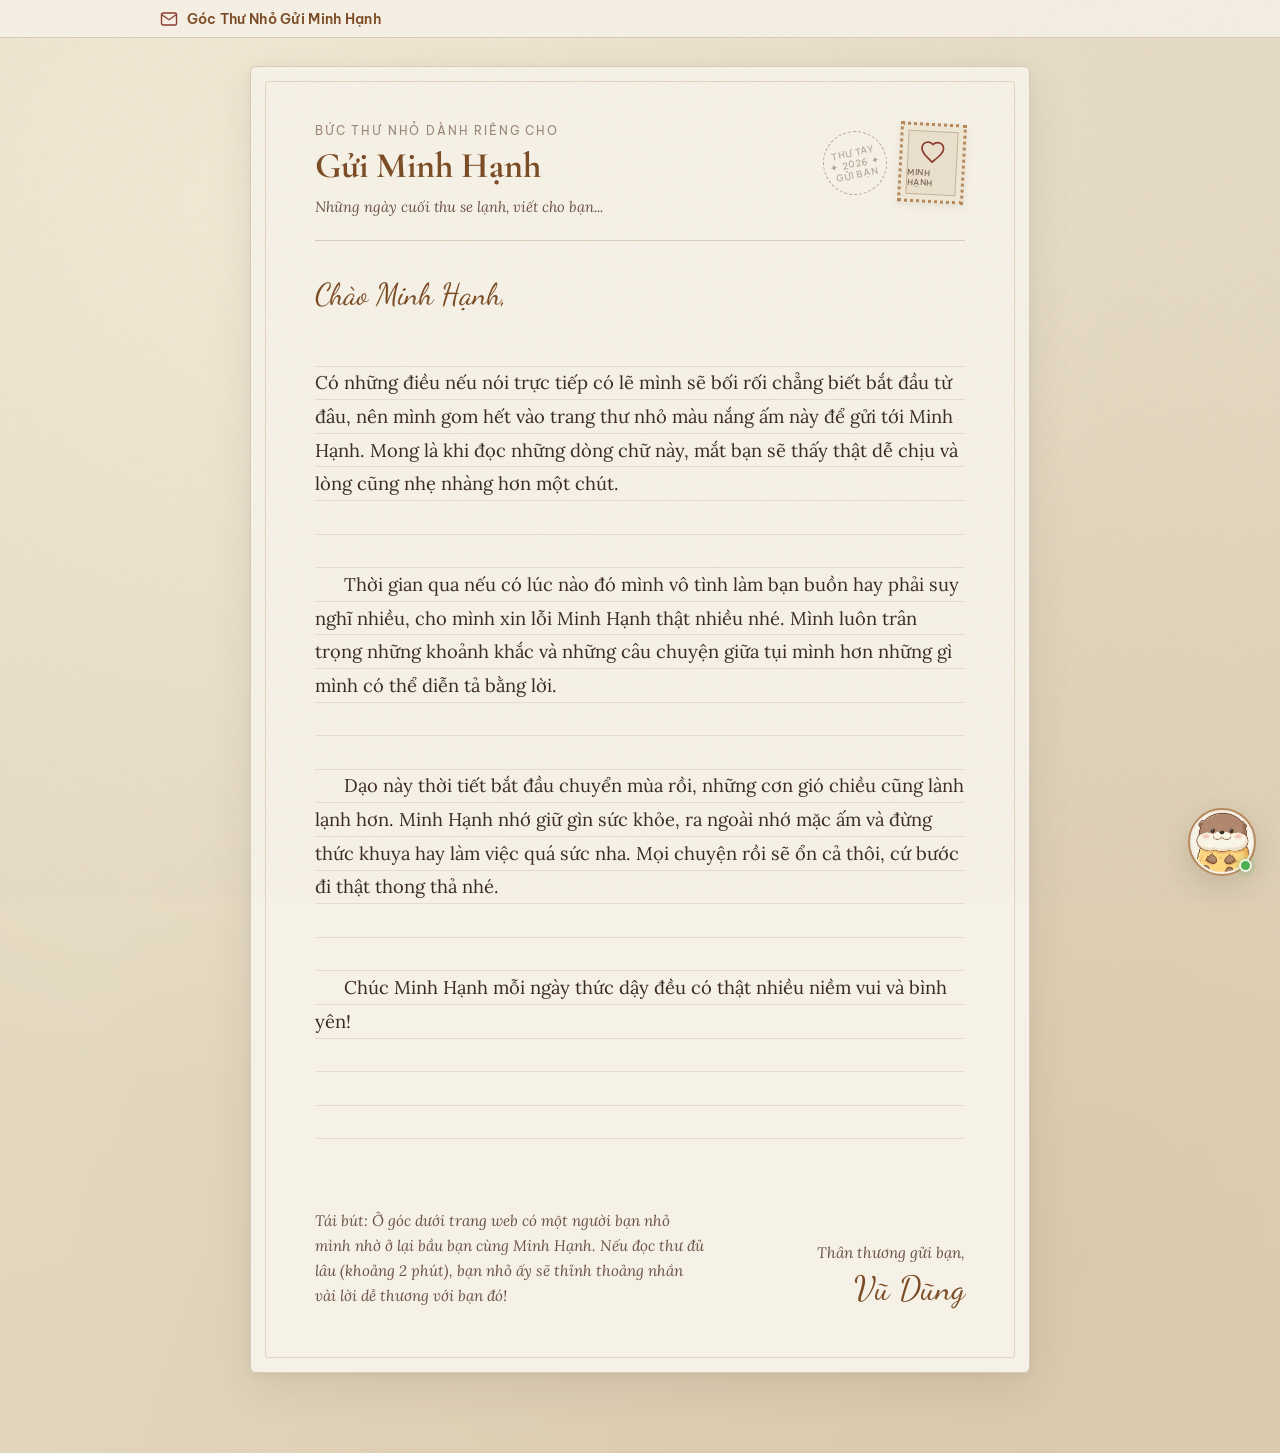
==== commit 748a8adf: "Xoa khung chat hoi am, giu nguyen buc thu va bot chibi" ====
--- a/index.html
+++ b/index.html
@@ -1239,14 +1239,14 @@
   </header>
 
   <!-- ========================================================================
-       BẢNG QUẢN LÝ & VIẾT THƯ TRÊN LINK (Chỉ hiện khi Vũ Dũng mở ?viet=1 hoặc ?hopthu=1)
+       BẢNG VIẾT & CẬP NHẬT THƯ TRÊN LINK (Chỉ hiện khi Vũ Dũng mở ?viet=1)
        Hoàn toàn ẩn khi Minh Hạnh mở link bình thường
        ======================================================================== -->
-  <section class="author-admin-panel" id="authorAdminPanel" aria-label="Bảng viết thư và nhận thông báo">
+  <section class="author-admin-panel" id="authorAdminPanel" aria-label="Bảng viết thư">
     <div class="author-card">
       <div class="author-card-header">
         <div class="author-card-title">
-          <span class="status-pill" id="saveStatusBadge">✍️ Chế độ Viết Thư & Quản Lý (Dành riêng cho Vũ Dũng)</span>
+          <span class="status-pill" id="saveStatusBadge">✍️ Chế độ Viết / Sửa Thư (Dành riêng cho Vũ Dũng)</span>
         </div>
         <button type="button" class="btn-action" id="btnLockView" title="Ẩn thanh công cụ để xem đúng giao diện Minh Hạnh nhìn thấy">
           👁️ Xem như Minh Hạnh
@@ -1254,37 +1254,16 @@
       </div>
 
       <p class="author-help-text" id="letterStatsText">
-        Bạn có thể bấm trực tiếp vào tiêu đề hoặc nội dung bức thư bên dưới để viết/chỉnh sửa ngay trên link này, sau đó bấm <strong>"Lưu Thư Lên Link & Copy Link"</strong> để cập nhật cho Minh Hạnh.
+        Bạn có thể bấm trực tiếp vào tiêu đề hoặc nội dung bức thư bên dưới để viết/chỉnh sửa ngay trên link này, sau đó bấm <strong>"Lưu Thư Lên Link &amp; Copy Link"</strong> để cập nhật cho Minh Hạnh.
       </p>
 
       <div class="author-actions-row">
         <button type="button" class="btn-action primary" id="btnSaveCloudLetter">
           💾 Lưu Thư Lên Link &amp; Copy Link Gửi Minh Hạnh
         </button>
-        <button type="button" class="btn-action" id="btnEnablePushNotify">
-          🔔 Bật Chuông Thông Báo Trực Tiếp
-        </button>
-        <button type="button" class="btn-action" id="btnTestEmailAlert">
-          📧 Gửi Thử Thông Báo Về Email (vudung2003071@gmail.com)
-        </button>
       </div>
 
       <div class="author-toast" id="authorToast"></div>
-
-      <!-- Hộp thư hiển thị ngay mọi lời nhắn Minh Hạnh gửi trên web -->
-      <div class="author-inbox-box">
-        <div class="author-inbox-header">
-          <span class="author-inbox-title">📬 Hộp thư lời nhắn Minh Hạnh đã gửi trên link này:</span>
-          <button type="button" class="btn-action" id="btnRefreshInbox" style="padding: 0.25rem 0.65rem; font-size: 0.75rem;">
-            🔄 Làm mới
-          </button>
-        </div>
-        <div class="author-inbox-list" id="authorInboxList">
-          <div class="inbox-msg-item">
-            <div class="inbox-msg-meta">Đang kiểm tra hộp thư...</div>
-          </div>
-        </div>
-      </div>
     </div>
   </section>
 
@@ -1353,77 +1332,6 @@
         </div>
       </footer>
     </article>
-
-    <!-- Dải phân cách Con dấu sáp -->
-    <div class="wax-seal-divider" aria-hidden="true">
-      <div class="divider-line"></div>
-      <div class="wax-seal-emblem" title="Dấu niêm phong thư">
-        <svg width="24" height="24" viewBox="0 0 24 24" fill="none" stroke="currentColor" stroke-width="1.7" stroke-linecap="round" stroke-linejoin="round">
-          <path d="M20.24 12.24a6 6 0 0 0-8.49-8.49L5 10.5V19h8.5z"></path>
-          <line x1="16" y1="8" x2="2" y2="22"></line>
-          <line x1="17.5" y1="15" x2="9" y2="15"></line>
-        </svg>
-      </div>
-      <div class="divider-line"></div>
-    </div>
-
-    <!-- ======================================================================
-         PHẦN HỒI ÂM: "Nếu muốn nói gì với mình thì nói vô đây nha"
-         Con trỏ gõ đến đâu -> Avatar của con Bot hiện ra và chạy theo đến đó!
-         Gửi trực tiếp về email: vudung2003071@gmail.com
-         ====================================================================== -->
-    <section class="reply-section" id="replySection" aria-labelledby="replyHeading">
-      <div class="reply-header">
-        <div class="reply-header-icon" aria-hidden="true">
-          <img class="bot-chibi-img" src="[data-uri]" alt="Bot Chibi" />
-        </div>
-        <div>
-          <h2 class="reply-title" id="replyHeading">Có thể viết vô đây để gửi mình nha</h2>
-          <p class="reply-subtitle">
-            Dù viết vô đây không biết server gửi về tui không nữa nên hên xui lắm hi hoặc viết mail cho tui cx dc á (vudung2003071@gmail.com)...
-          </p>
-        </div>
-      </div>
-
-      <form id="replyForm" novalidate>
-        <div class="caret-tracker-wrapper" id="caretTrackerWrapper">
-          <!-- Mirror Div ẩn giúp đo tọa độ con trỏ chữ chính xác tới từng pixel -->
-          <div class="textarea-caret-mirror" id="caretMirror" aria-hidden="true"></div>
-
-          <!-- Ô nhập lời nhắn -->
-          <textarea
-            id="replyTextarea"
-            class="reply-textarea"
-            name="message"
-            placeholder=""
-            required
-          ></textarea>
-
-          <!-- Avatar con Bot chạy theo con trỏ đang gõ -->
-          <div class="caret-bot-avatar" id="caretBotAvatar" aria-hidden="true">
-            <div class="caret-bot-inner">
-              <span class="caret-bot-status-dot"></span>
-              <img class="bot-chibi-img" src="[data-uri]" alt="Bot Chibi" />
-            </div>
-          </div>
-        </div>
-
-        <div class="reply-meta-row" style="justify-content: flex-end;">
-          <div class="reply-submit-group">
-            <button type="submit" class="btn-send-email" id="btnSendReply">
-              <svg width="17" height="17" viewBox="0 0 24 24" fill="none" stroke="currentColor" stroke-width="2" stroke-linecap="round" stroke-linejoin="round">
-                <line x1="22" y1="2" x2="11" y2="13"></line>
-                <polygon points="22 2 15 22 11 13 2 9 22 2"></polygon>
-              </svg>
-              <span>Gửi</span>
-            </button>
-          </div>
-        </div>
-
-        <!-- Hộp thông báo trạng thái gửi email -->
-        <div class="email-feedback-box" id="emailFeedbackBox" role="status" aria-live="polite"></div>
-      </form>
-    </section>
   </main>
 
   <!-- ========================================================================
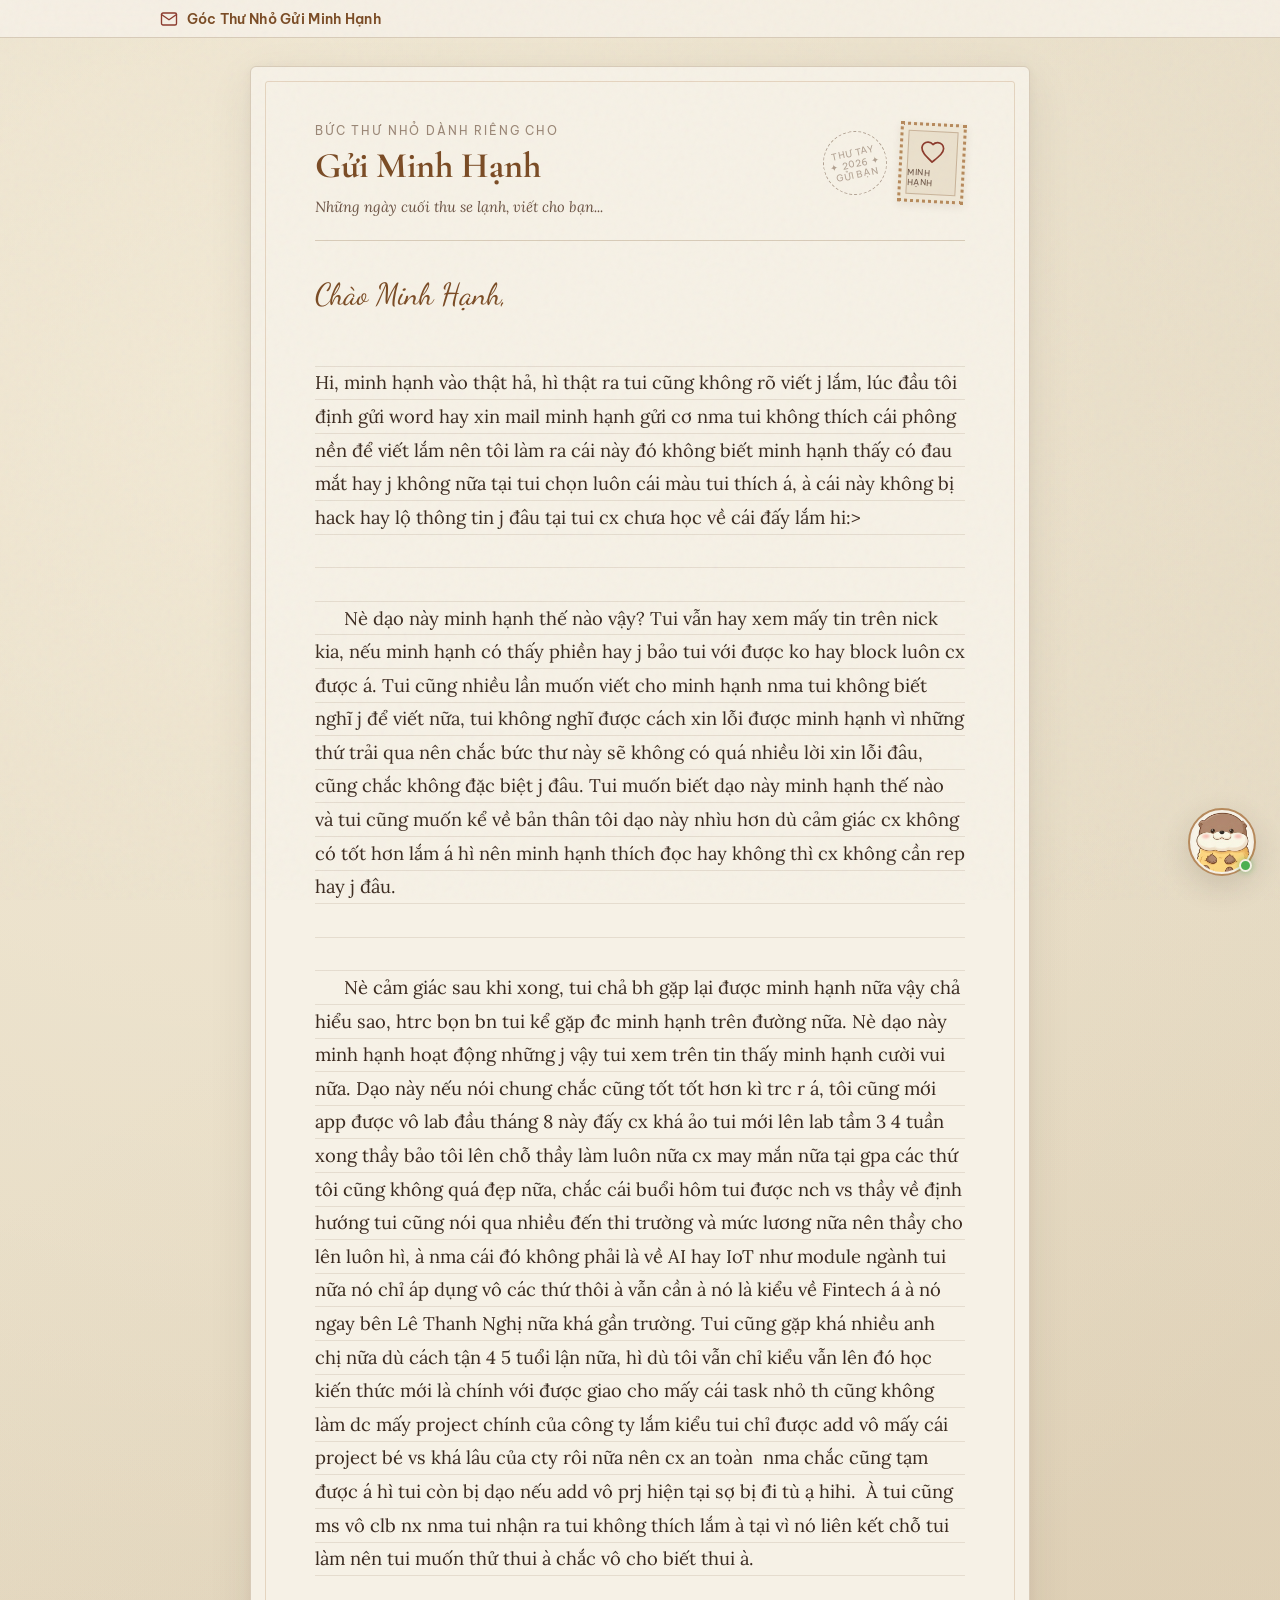
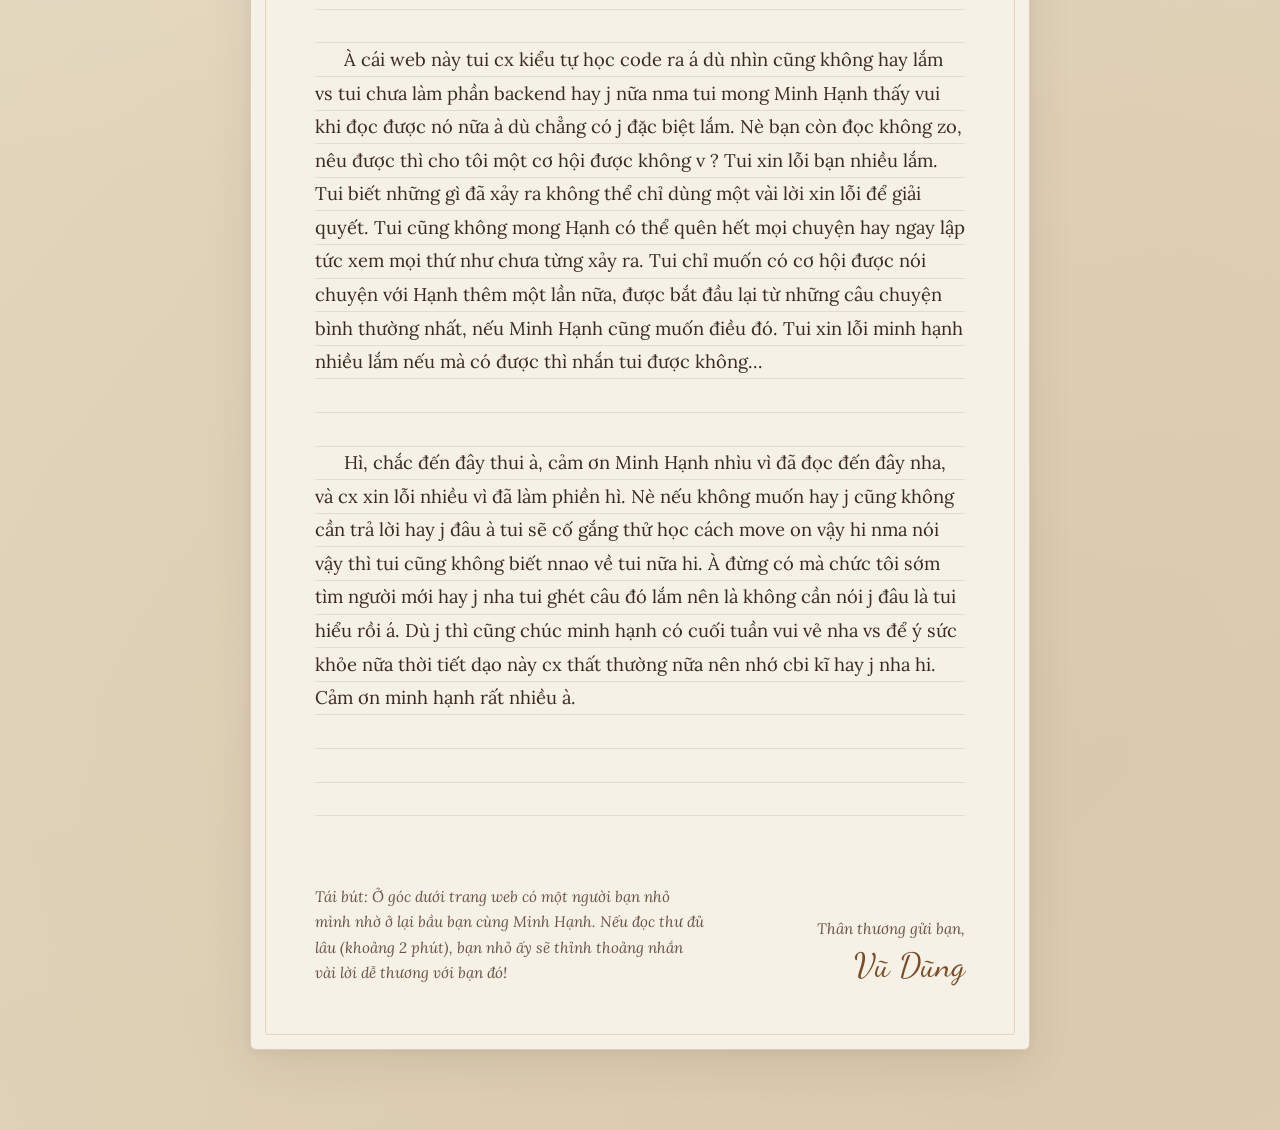
==== commit 3b6d92a6: "Cap nhat noi dung buc thu gui Minh Hanh" ====
--- a/index.html
+++ b/index.html
@@ -1309,10 +1309,11 @@
       <!-- Nội dung chính của bức thư -->
       <div class="letter-body-container lined-paper" id="letterBodyContainer">
         <div class="letter-content" id="letterBody" contenteditable="false" spellcheck="false">
-<p>Có những điều nếu nói trực tiếp có lẽ mình sẽ bối rối chẳng biết bắt đầu từ đâu, nên mình gom hết vào trang thư nhỏ màu nắng ấm này để gửi tới Minh Hạnh. Mong là khi đọc những dòng chữ này, mắt bạn sẽ thấy thật dễ chịu và lòng cũng nhẹ nhàng hơn một chút.</p>
-<p>Thời gian qua nếu có lúc nào đó mình vô tình làm bạn buồn hay phải suy nghĩ nhiều, cho mình xin lỗi Minh Hạnh thật nhiều nhé. Mình luôn trân trọng những khoảnh khắc và những câu chuyện giữa tụi mình hơn những gì mình có thể diễn tả bằng lời.</p>
-<p>Dạo này thời tiết bắt đầu chuyển mùa rồi, những cơn gió chiều cũng lành lạnh hơn. Minh Hạnh nhớ giữ gìn sức khỏe, ra ngoài nhớ mặc ấm và đừng thức khuya hay làm việc quá sức nha. Mọi chuyện rồi sẽ ổn cả thôi, cứ bước đi thật thong thả nhé.</p>
-<p>Chúc Minh Hạnh mỗi ngày thức dậy đều có thật nhiều niềm vui và bình yên!</p>
+<p>Hi, minh hạnh vào thật hả, hì thật ra tui cũng không rõ viết j lắm, lúc đầu tôi định gửi word hay xin mail minh hạnh gửi cơ nma tui không thích cái phông nền để viết lắm nên tôi làm ra cái này đó không biết minh hạnh thấy có đau mắt hay j không nữa tại tui chọn luôn cái màu tui thích á, à cái này không bị hack hay lộ thông tin j đâu tại tui cx chưa học về cái đấy lắm hi:&gt;</p>
+<p>Nè dạo này minh hạnh thế nào vậy? Tui vẫn hay xem mấy tin trên nick kia, nếu minh hạnh có thấy phiền hay j bảo tui với được ko hay block luôn cx được á. Tui cũng nhiều lần muốn viết cho minh hạnh nma tui không biết nghĩ j để viết nữa, tui không nghĩ được cách xin lỗi được minh hạnh vì những thứ trải qua nên chắc bức thư này sẽ không có quá nhiều lời xin lỗi đâu, cũng chắc không đặc biệt j đâu. Tui muốn biết dạo này minh hạnh thế nào và tui cũng muốn kể về bản thân tôi dạo này nhìu hơn dù cảm giác cx không có tốt hơn lắm á hì nên minh hạnh thích đọc hay không thì cx không cần rep hay j đâu.</p>
+<p>Nè cảm giác sau khi xong, tui chả bh gặp lại được minh hạnh nữa vậy chả hiểu sao, htrc bọn bn tui kể gặp đc minh hạnh trên đường nữa. Nè dạo này minh hạnh hoạt động những j vậy tui xem trên tin thấy minh hạnh cười vui nữa. Dạo này nếu nói chung chắc cũng tốt tốt hơn kì trc r á, tôi cũng mới app được vô lab đầu tháng 8 này đấy cx khá ảo tui mới lên lab tầm 3 4 tuần xong thầy bảo tôi lên chỗ thầy làm luôn nữa cx may mắn nữa tại gpa các thứ tôi cũng không quá đẹp nữa, chắc cái buổi hôm tui được nch vs thầy về định hướng tui cũng nói qua nhiều đến thi trường và mức lương nữa nên thầy cho lên luôn hì, à nma cái đó không phải là về AI hay IoT như module ngành tui nữa nó chỉ áp dụng vô các thứ thôi à vẫn cần à nó là kiểu về Fintech á à nó ngay bên Lê Thanh Nghị nữa khá gần trường. Tui cũng gặp khá nhiều anh chị nữa dù cách tận 4 5 tuổi lận nữa, hì dù tôi vẫn chỉ kiểu vẫn lên đó học kiến thức mới là chính với được giao cho mấy cái task nhỏ th cũng không làm dc mấy project chính của công ty lắm kiểu tui chỉ được add vô mấy cái project bé vs khá lâu của cty rôi nữa nên cx an toàn  nma chắc cũng tạm được á hì tui còn bị dạo nếu add vô prj hiện tại sợ bị đi tù ạ hihi.  À tui cũng ms vô clb nx nma tui nhận ra tui không thích lắm à tại vì nó liên kết chỗ tui làm nên tui muốn thử thui à chắc vô cho biết thui à.</p>
+<p>À cái web này tui cx kiểu tự học code ra á dù nhìn cũng không hay lắm vs tui chưa làm phần backend hay j nữa nma tui mong Minh Hạnh thấy vui khi đọc được nó nữa à dù chẳng có j đặc biệt lắm. Nè bạn còn đọc không zo, nêu được thì cho tôi một cơ hội được không v ? Tui xin lỗi bạn nhiều lắm. Tui biết những gì đã xảy ra không thể chỉ dùng một vài lời xin lỗi để giải quyết. Tui cũng không mong Hạnh có thể quên hết mọi chuyện hay ngay lập tức xem mọi thứ như chưa từng xảy ra. Tui chỉ muốn có cơ hội được nói chuyện với Hạnh thêm một lần nữa, được bắt đầu lại từ những câu chuyện bình thường nhất, nếu Minh Hạnh cũng muốn điều đó. Tui xin lỗi minh hạnh nhiều lắm nếu mà có được thì nhắn tui được không…</p>
+<p>Hì, chắc đến đây thui à, cảm ơn Minh Hạnh nhìu vì đã đọc đến đây nha, và cx xin lỗi nhiều vì đã làm phiền hì. Nè nếu không muốn hay j cũng không cần trả lời hay j đâu à tui sẽ cố gắng thử học cách move on vậy hi nma nói vậy thì tui cũng không biết nnao về tui nữa hi. À đừng có mà chức tôi sớm tìm người mới hay j nha tui ghét câu đó lắm nên là không cần nói j đâu là tui hiểu rồi á. Dù j thì cũng chúc minh hạnh có cuối tuần vui vẻ nha vs để ý sức khỏe nữa thời tiết dạo này cx thất thường nữa nên nhớ cbi kĩ hay j nha hi. Cảm ơn minh hạnh rất nhiều à.</p>
         </div>
       </div>
 
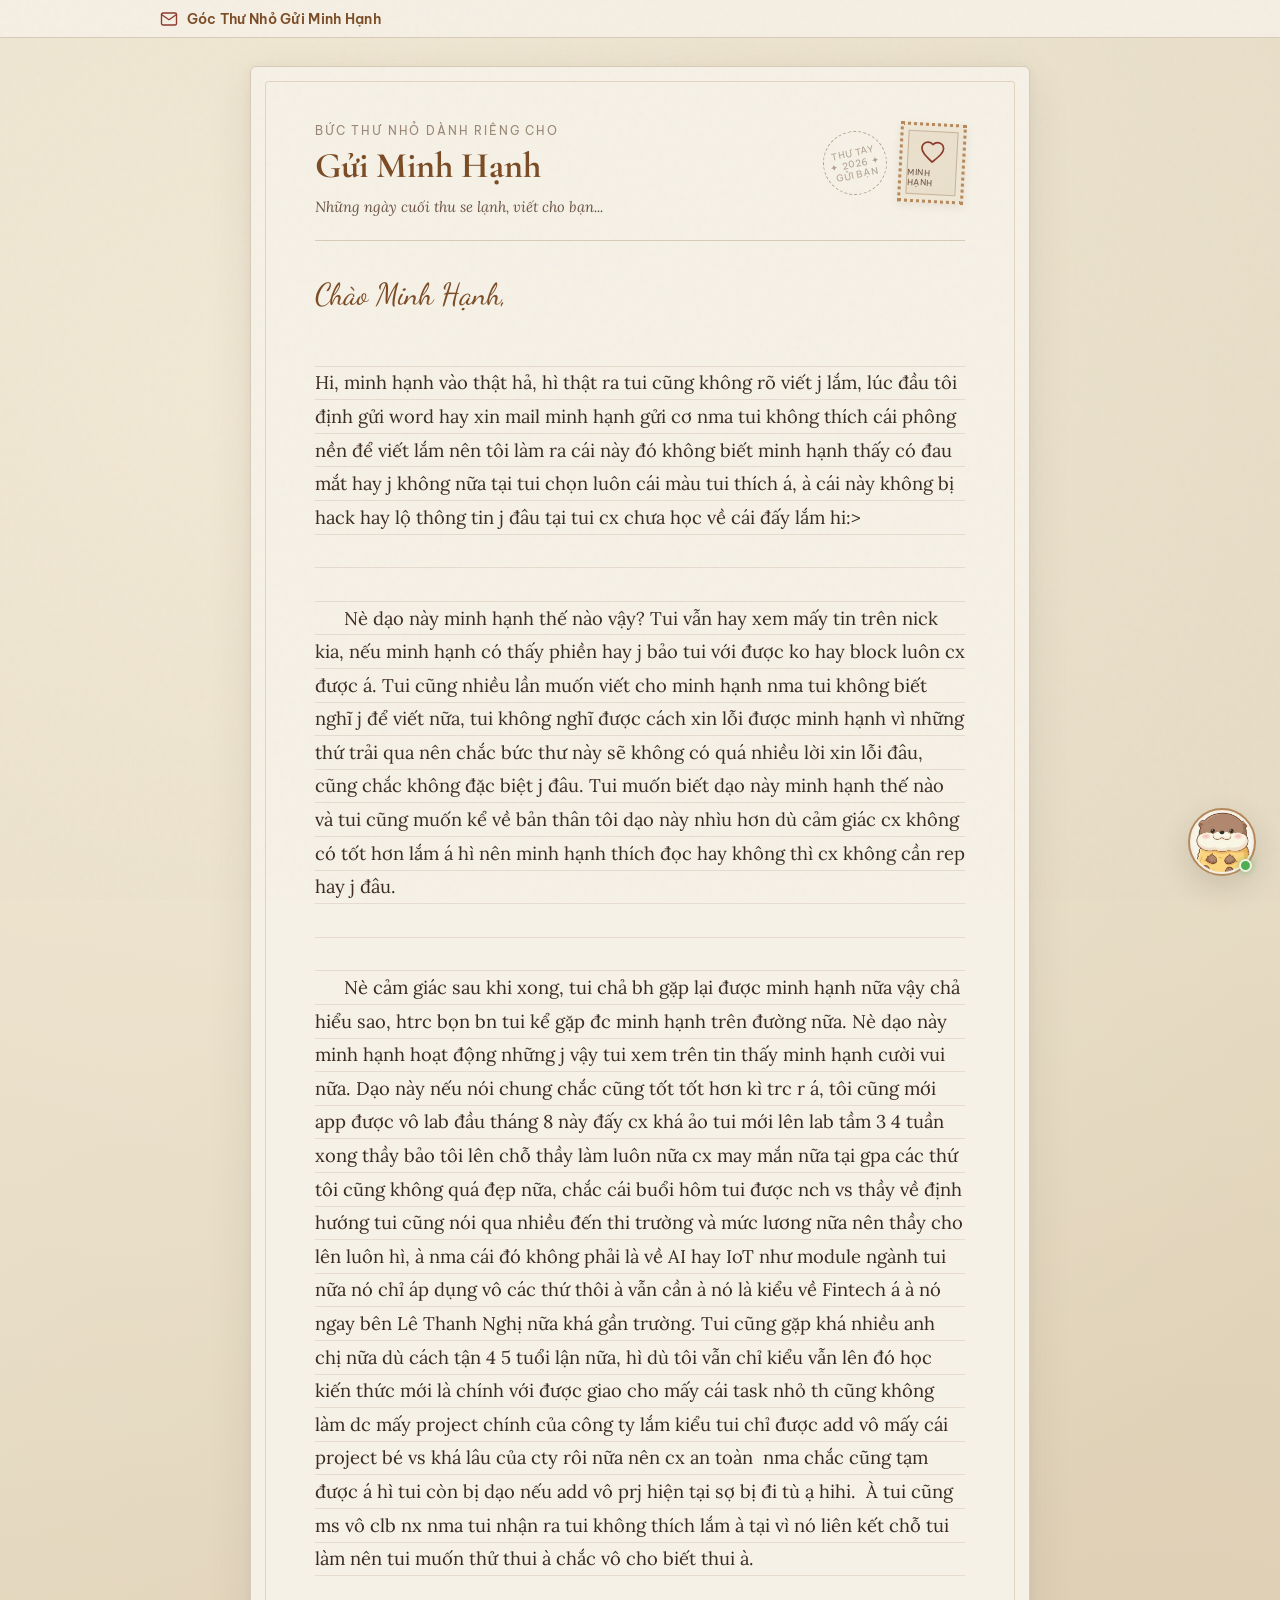
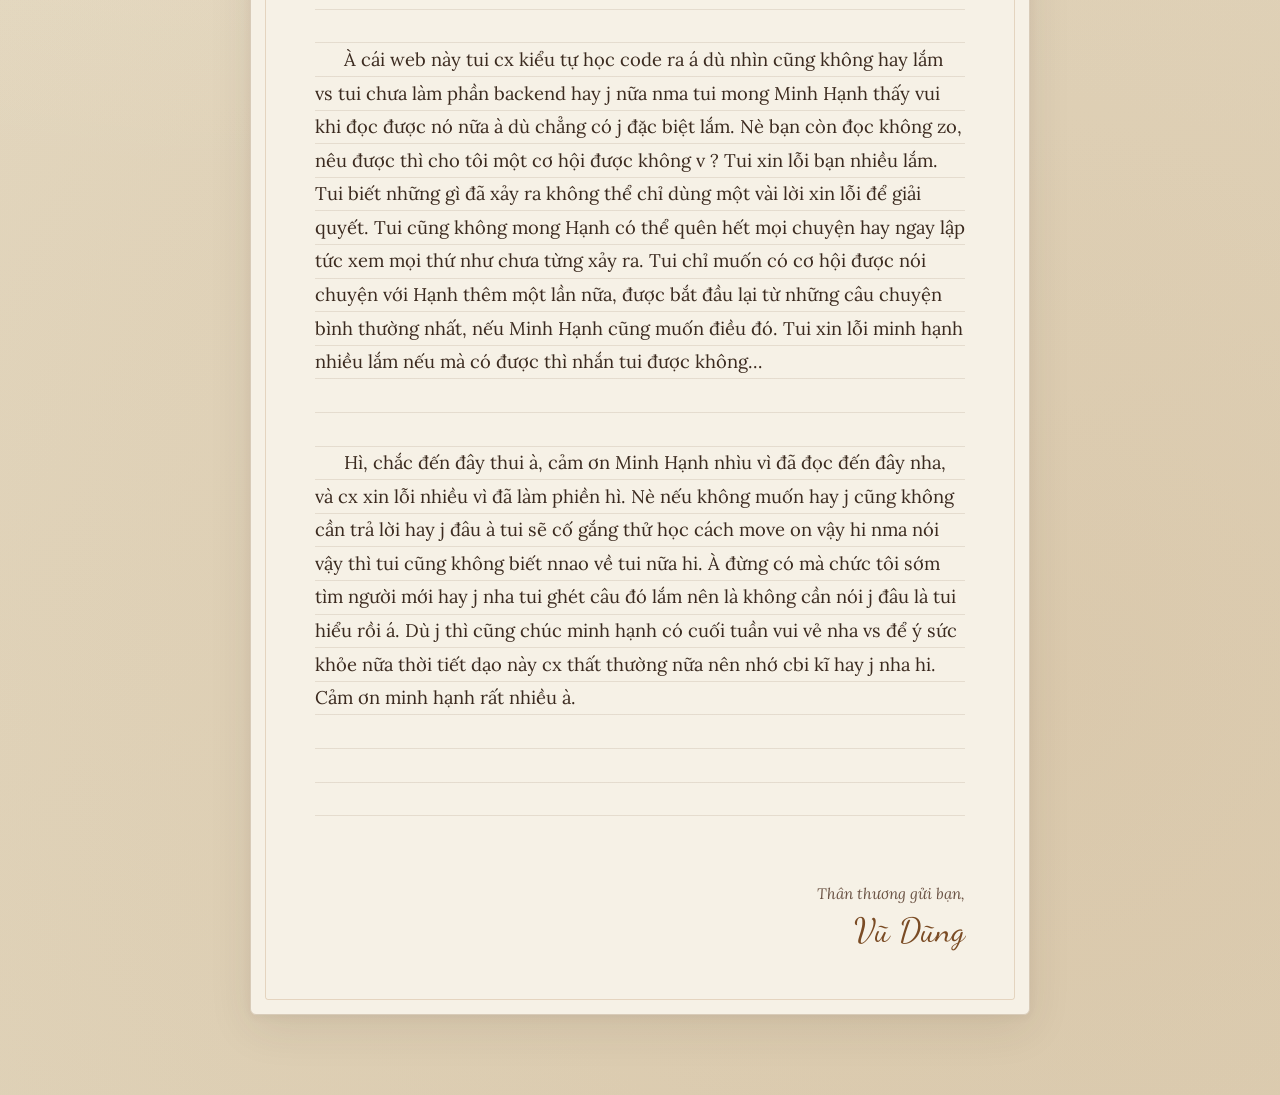
==== commit 9b212660: "Bo phan Tai but cuoi thu va cap nhat noi dung buc thu" ====
--- a/index.html
+++ b/index.html
@@ -1317,12 +1317,8 @@
         </div>
       </div>
 
-      <!-- Cuối thư: Tái bút & Chữ ký -->
+      <!-- Cuối thư: Chữ ký -->
       <footer class="letter-footer">
-        <div class="letter-postscript" id="letterPostscript" contenteditable="false" spellcheck="false">
-          Tái bút: Ở góc dưới trang web có một người bạn nhỏ mình nhờ ở lại bầu bạn cùng Minh Hạnh. Nếu đọc thư đủ lâu (khoảng 2 phút), bạn nhỏ ấy sẽ thỉnh thoảng nhắn vài lời dễ thương với bạn đó!
-        </div>
-
         <div class="letter-signature-block">
           <div class="signature-closing" id="letterClosing" contenteditable="false" spellcheck="false">
             Thân thương gửi bạn,
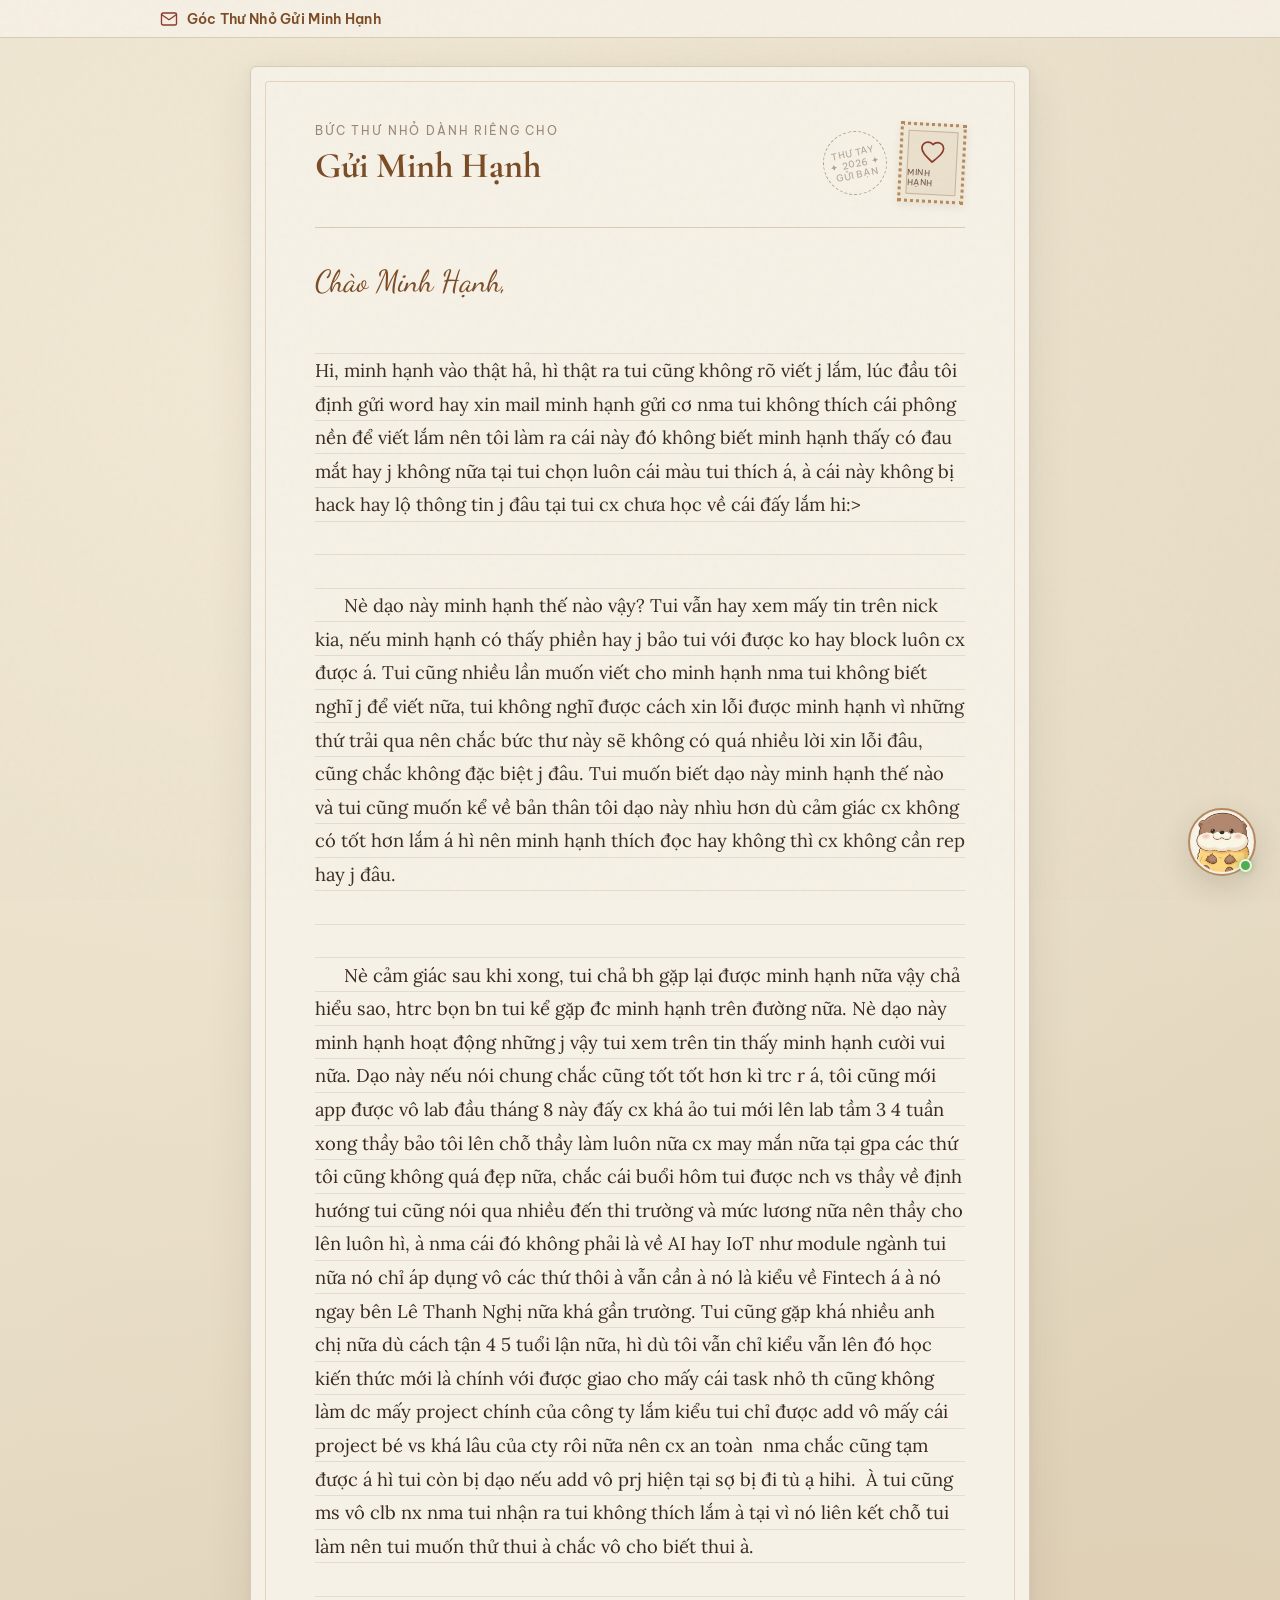
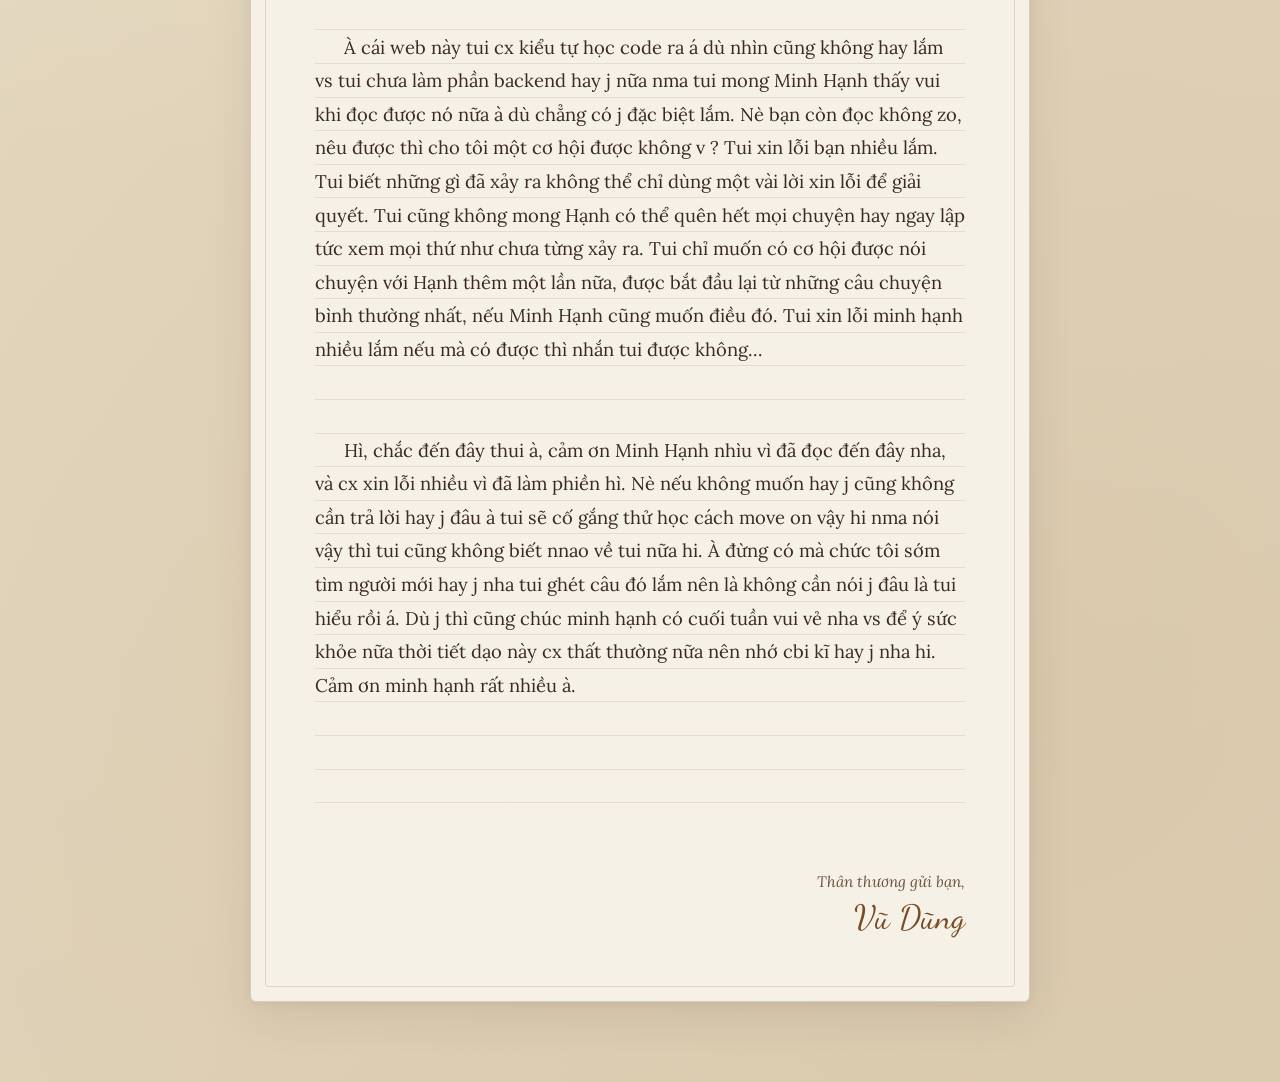
==== commit 9f5b325a: "Bo dong Nhung ngay cuoi thu se lanh" ====
--- a/index.html
+++ b/index.html
@@ -1279,9 +1279,6 @@
           <h1 class="letter-main-title" id="letterTitle" contenteditable="false" spellcheck="false">
             Gửi Minh Hạnh
           </h1>
-          <div class="letter-date-place" id="letterDate" contenteditable="false" spellcheck="false">
-            Những ngày cuối thu se lạnh, viết cho bạn...
-          </div>
         </div>
 
         <div class="vintage-stamp-box" id="vintageStampBox" aria-hidden="true">
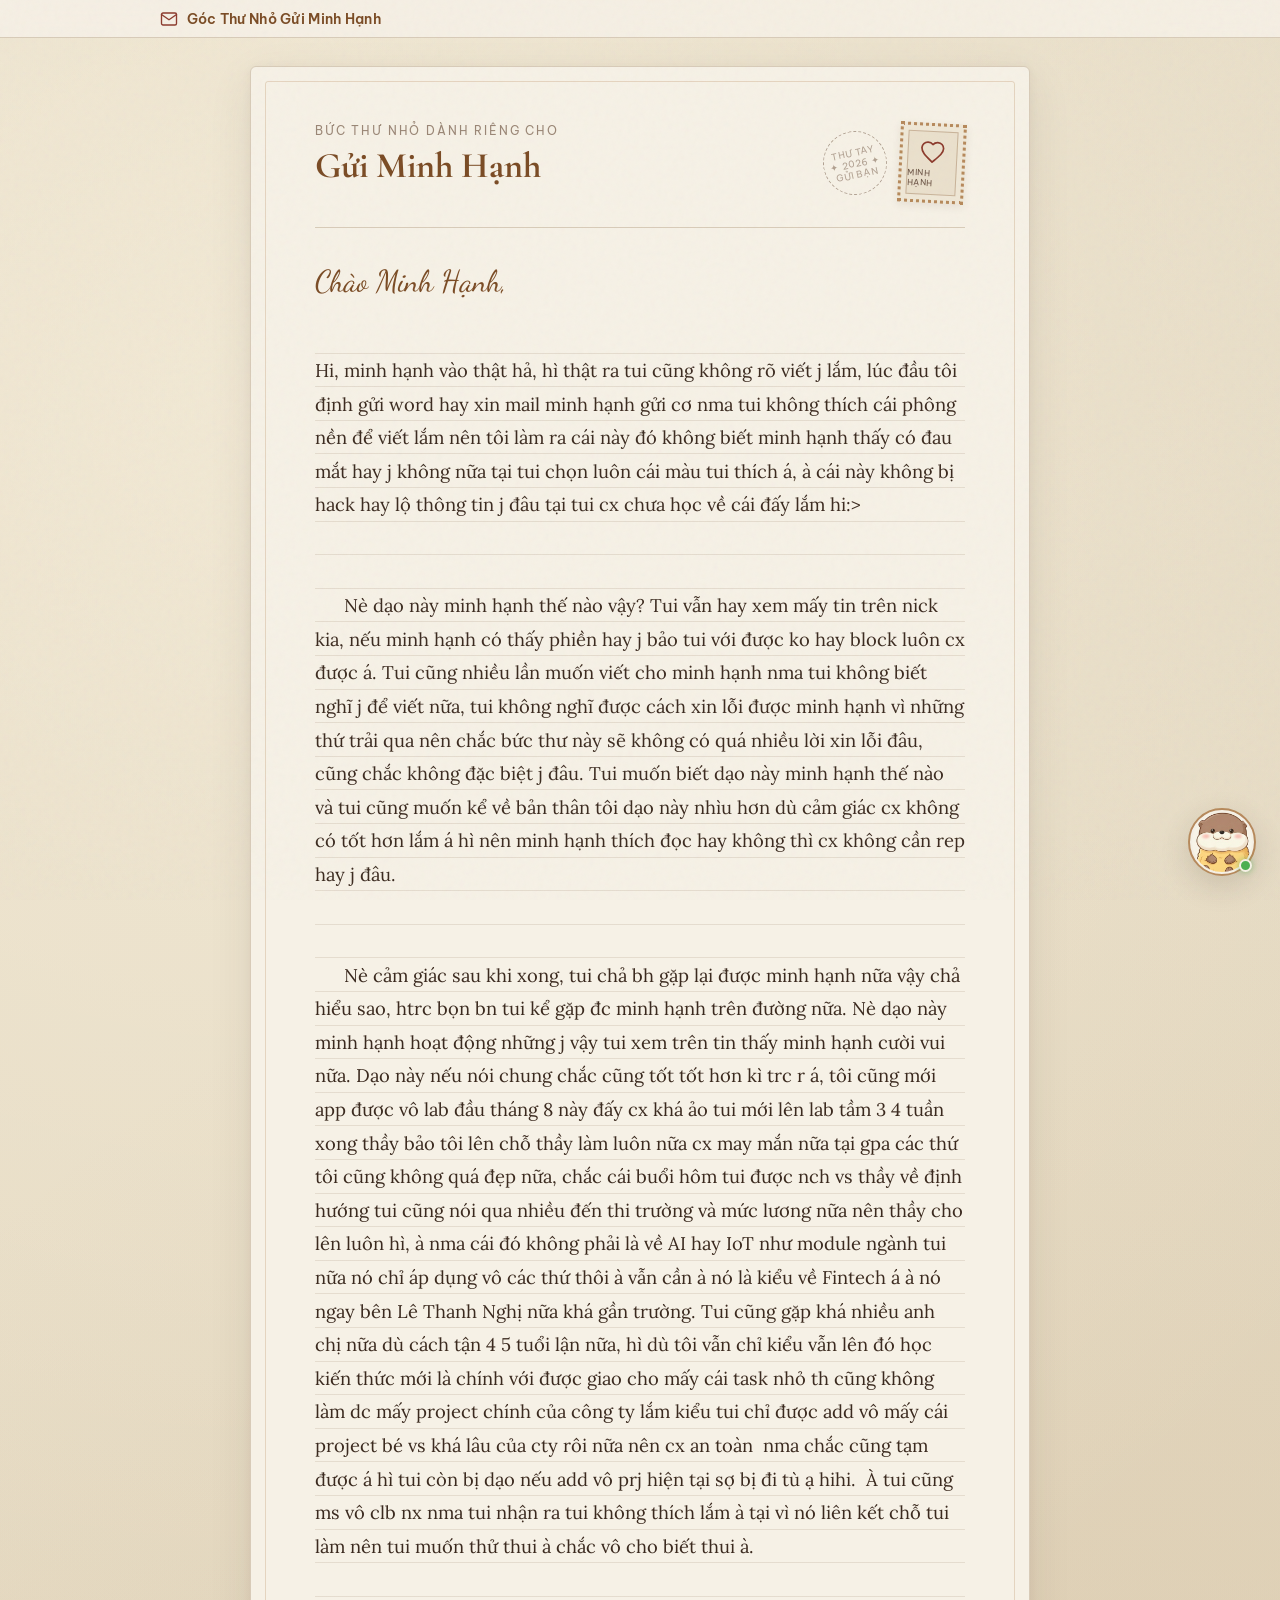
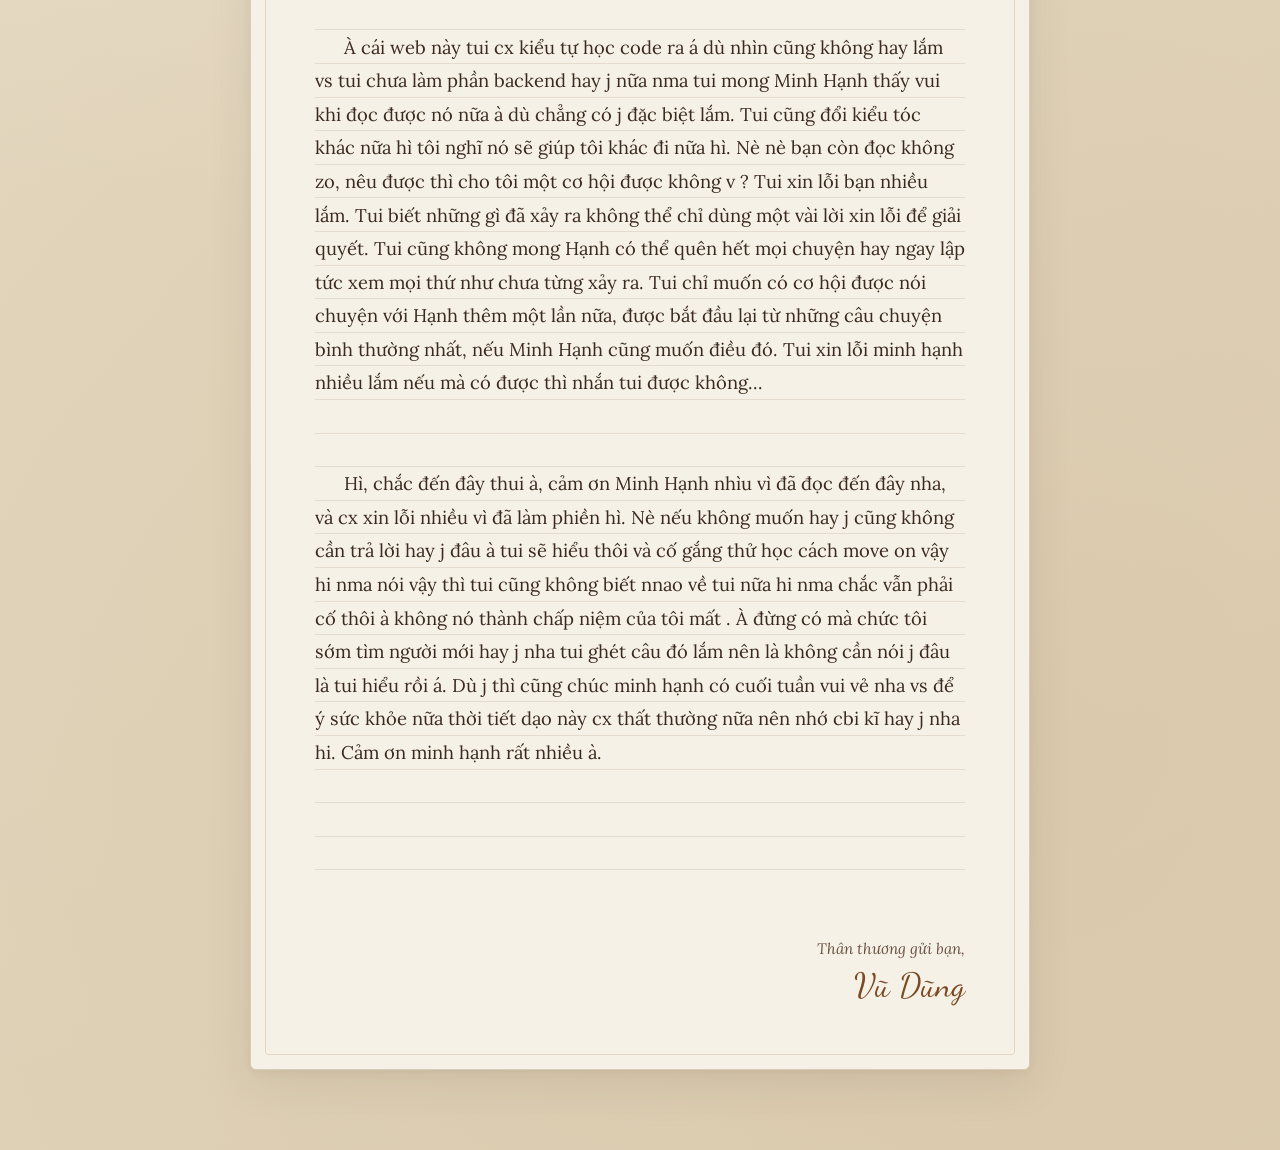
==== commit 1dcc3c8c: "Cap nhat noi dung buc thu moi nhat" ====
--- a/index.html
+++ b/index.html
@@ -1239,35 +1239,6 @@
   </header>
 
   <!-- ========================================================================
-       BẢNG VIẾT & CẬP NHẬT THƯ TRÊN LINK (Chỉ hiện khi Vũ Dũng mở ?viet=1)
-       Hoàn toàn ẩn khi Minh Hạnh mở link bình thường
-       ======================================================================== -->
-  <section class="author-admin-panel" id="authorAdminPanel" aria-label="Bảng viết thư">
-    <div class="author-card">
-      <div class="author-card-header">
-        <div class="author-card-title">
-          <span class="status-pill" id="saveStatusBadge">✍️ Chế độ Viết / Sửa Thư (Dành riêng cho Vũ Dũng)</span>
-        </div>
-        <button type="button" class="btn-action" id="btnLockView" title="Ẩn thanh công cụ để xem đúng giao diện Minh Hạnh nhìn thấy">
-          👁️ Xem như Minh Hạnh
-        </button>
-      </div>
-
-      <p class="author-help-text" id="letterStatsText">
-        Bạn có thể bấm trực tiếp vào tiêu đề hoặc nội dung bức thư bên dưới để viết/chỉnh sửa ngay trên link này, sau đó bấm <strong>"Lưu Thư Lên Link &amp; Copy Link"</strong> để cập nhật cho Minh Hạnh.
-      </p>
-
-      <div class="author-actions-row">
-        <button type="button" class="btn-action primary" id="btnSaveCloudLetter">
-          💾 Lưu Thư Lên Link &amp; Copy Link Gửi Minh Hạnh
-        </button>
-      </div>
-
-      <div class="author-toast" id="authorToast"></div>
-    </div>
-  </section>
-
-  <!-- ========================================================================
        TRANG GIẤY ĐỌC THƯ CHÍNH (Đã khóa chỉnh sửa, cố định Kem ấm & Font Lora)
        ======================================================================== -->
   <main class="main-wrapper">
@@ -1309,8 +1280,8 @@
 <p>Hi, minh hạnh vào thật hả, hì thật ra tui cũng không rõ viết j lắm, lúc đầu tôi định gửi word hay xin mail minh hạnh gửi cơ nma tui không thích cái phông nền để viết lắm nên tôi làm ra cái này đó không biết minh hạnh thấy có đau mắt hay j không nữa tại tui chọn luôn cái màu tui thích á, à cái này không bị hack hay lộ thông tin j đâu tại tui cx chưa học về cái đấy lắm hi:&gt;</p>
 <p>Nè dạo này minh hạnh thế nào vậy? Tui vẫn hay xem mấy tin trên nick kia, nếu minh hạnh có thấy phiền hay j bảo tui với được ko hay block luôn cx được á. Tui cũng nhiều lần muốn viết cho minh hạnh nma tui không biết nghĩ j để viết nữa, tui không nghĩ được cách xin lỗi được minh hạnh vì những thứ trải qua nên chắc bức thư này sẽ không có quá nhiều lời xin lỗi đâu, cũng chắc không đặc biệt j đâu. Tui muốn biết dạo này minh hạnh thế nào và tui cũng muốn kể về bản thân tôi dạo này nhìu hơn dù cảm giác cx không có tốt hơn lắm á hì nên minh hạnh thích đọc hay không thì cx không cần rep hay j đâu.</p>
 <p>Nè cảm giác sau khi xong, tui chả bh gặp lại được minh hạnh nữa vậy chả hiểu sao, htrc bọn bn tui kể gặp đc minh hạnh trên đường nữa. Nè dạo này minh hạnh hoạt động những j vậy tui xem trên tin thấy minh hạnh cười vui nữa. Dạo này nếu nói chung chắc cũng tốt tốt hơn kì trc r á, tôi cũng mới app được vô lab đầu tháng 8 này đấy cx khá ảo tui mới lên lab tầm 3 4 tuần xong thầy bảo tôi lên chỗ thầy làm luôn nữa cx may mắn nữa tại gpa các thứ tôi cũng không quá đẹp nữa, chắc cái buổi hôm tui được nch vs thầy về định hướng tui cũng nói qua nhiều đến thi trường và mức lương nữa nên thầy cho lên luôn hì, à nma cái đó không phải là về AI hay IoT như module ngành tui nữa nó chỉ áp dụng vô các thứ thôi à vẫn cần à nó là kiểu về Fintech á à nó ngay bên Lê Thanh Nghị nữa khá gần trường. Tui cũng gặp khá nhiều anh chị nữa dù cách tận 4 5 tuổi lận nữa, hì dù tôi vẫn chỉ kiểu vẫn lên đó học kiến thức mới là chính với được giao cho mấy cái task nhỏ th cũng không làm dc mấy project chính của công ty lắm kiểu tui chỉ được add vô mấy cái project bé vs khá lâu của cty rôi nữa nên cx an toàn  nma chắc cũng tạm được á hì tui còn bị dạo nếu add vô prj hiện tại sợ bị đi tù ạ hihi.  À tui cũng ms vô clb nx nma tui nhận ra tui không thích lắm à tại vì nó liên kết chỗ tui làm nên tui muốn thử thui à chắc vô cho biết thui à.</p>
-<p>À cái web này tui cx kiểu tự học code ra á dù nhìn cũng không hay lắm vs tui chưa làm phần backend hay j nữa nma tui mong Minh Hạnh thấy vui khi đọc được nó nữa à dù chẳng có j đặc biệt lắm. Nè bạn còn đọc không zo, nêu được thì cho tôi một cơ hội được không v ? Tui xin lỗi bạn nhiều lắm. Tui biết những gì đã xảy ra không thể chỉ dùng một vài lời xin lỗi để giải quyết. Tui cũng không mong Hạnh có thể quên hết mọi chuyện hay ngay lập tức xem mọi thứ như chưa từng xảy ra. Tui chỉ muốn có cơ hội được nói chuyện với Hạnh thêm một lần nữa, được bắt đầu lại từ những câu chuyện bình thường nhất, nếu Minh Hạnh cũng muốn điều đó. Tui xin lỗi minh hạnh nhiều lắm nếu mà có được thì nhắn tui được không…</p>
-<p>Hì, chắc đến đây thui à, cảm ơn Minh Hạnh nhìu vì đã đọc đến đây nha, và cx xin lỗi nhiều vì đã làm phiền hì. Nè nếu không muốn hay j cũng không cần trả lời hay j đâu à tui sẽ cố gắng thử học cách move on vậy hi nma nói vậy thì tui cũng không biết nnao về tui nữa hi. À đừng có mà chức tôi sớm tìm người mới hay j nha tui ghét câu đó lắm nên là không cần nói j đâu là tui hiểu rồi á. Dù j thì cũng chúc minh hạnh có cuối tuần vui vẻ nha vs để ý sức khỏe nữa thời tiết dạo này cx thất thường nữa nên nhớ cbi kĩ hay j nha hi. Cảm ơn minh hạnh rất nhiều à.</p>
+<p>À cái web này tui cx kiểu tự học code ra á dù nhìn cũng không hay lắm vs tui chưa làm phần backend hay j nữa nma tui mong Minh Hạnh thấy vui khi đọc được nó nữa à dù chẳng có j đặc biệt lắm. Tui cũng đổi kiểu tóc khác nữa hì tôi nghĩ nó sẽ giúp tôi khác đi nữa hì. Nè nè bạn còn đọc không zo, nêu được thì cho tôi một cơ hội được không v ? Tui xin lỗi bạn nhiều lắm. Tui biết những gì đã xảy ra không thể chỉ dùng một vài lời xin lỗi để giải quyết. Tui cũng không mong Hạnh có thể quên hết mọi chuyện hay ngay lập tức xem mọi thứ như chưa từng xảy ra. Tui chỉ muốn có cơ hội được nói chuyện với Hạnh thêm một lần nữa, được bắt đầu lại từ những câu chuyện bình thường nhất, nếu Minh Hạnh cũng muốn điều đó. Tui xin lỗi minh hạnh nhiều lắm nếu mà có được thì nhắn tui được không…</p>
+<p>Hì, chắc đến đây thui à, cảm ơn Minh Hạnh nhìu vì đã đọc đến đây nha, và cx xin lỗi nhiều vì đã làm phiền hì. Nè nếu không muốn hay j cũng không cần trả lời hay j đâu à tui sẽ hiểu thôi và cố gắng thử học cách move on vậy hi nma nói vậy thì tui cũng không biết nnao về tui nữa hi nma chắc vẫn phải cố thôi à không nó thành chấp niệm của tôi mất . À đừng có mà chức tôi sớm tìm người mới hay j nha tui ghét câu đó lắm nên là không cần nói j đâu là tui hiểu rồi á. Dù j thì cũng chúc minh hạnh có cuối tuần vui vẻ nha vs để ý sức khỏe nữa thời tiết dạo này cx thất thường nữa nên nhớ cbi kĩ hay j nha hi. Cảm ơn minh hạnh rất nhiều à.</p>
         </div>
       </div>
 
